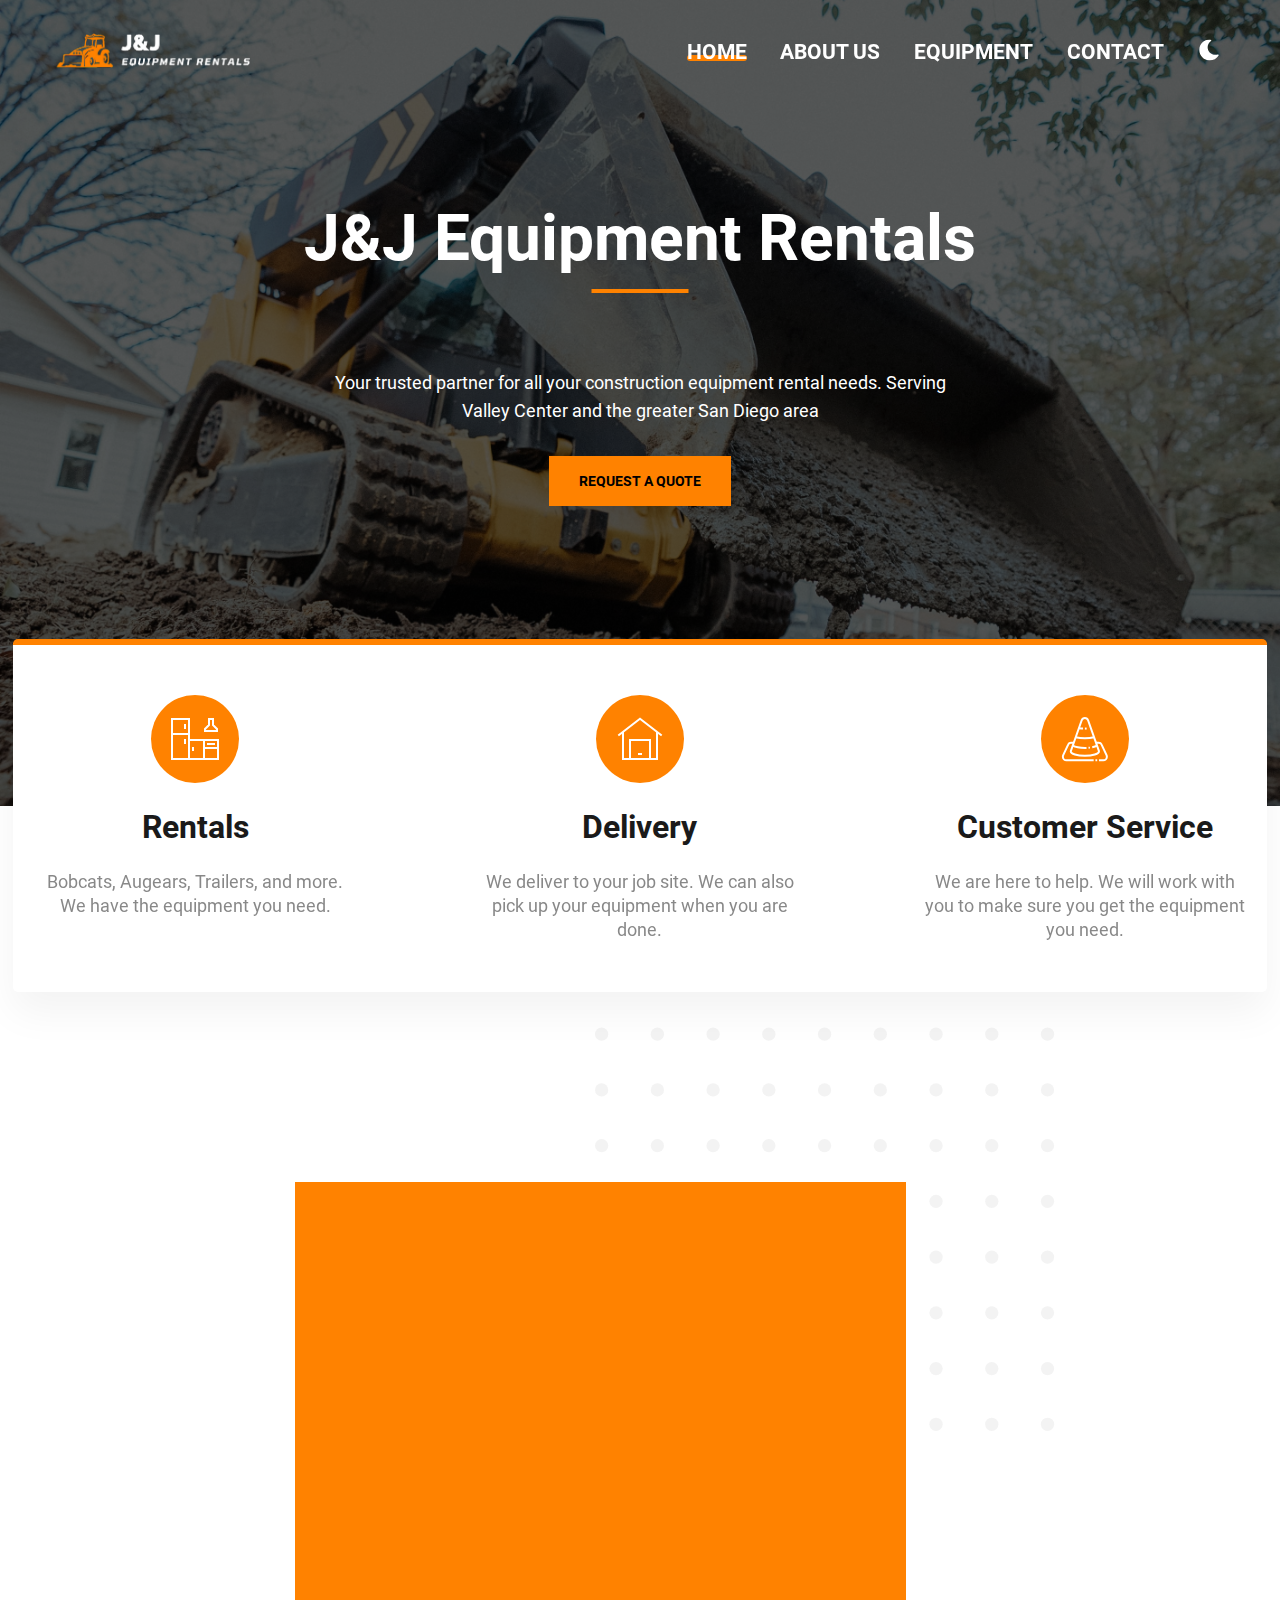
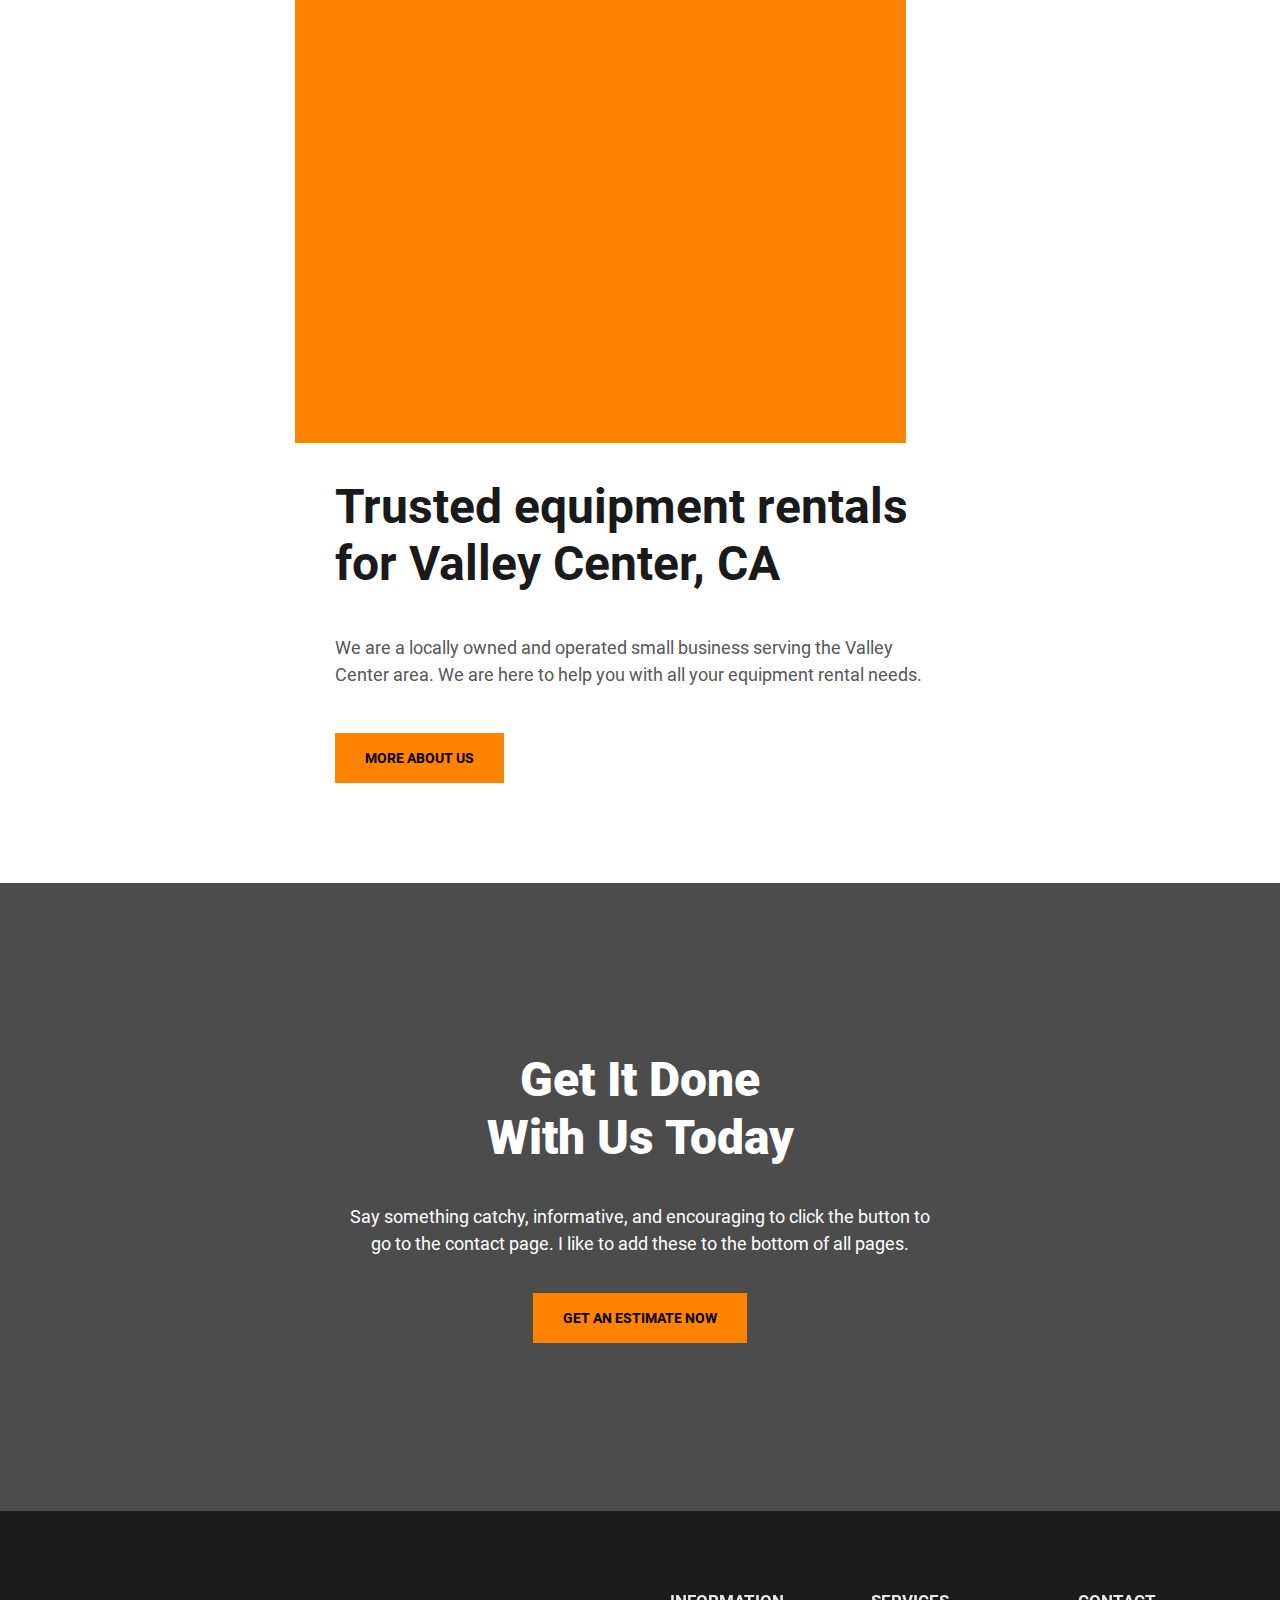
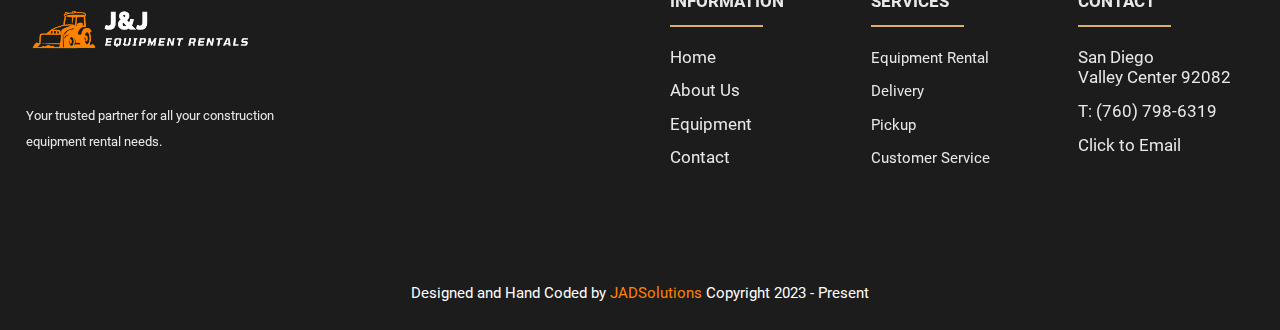
==== index.html @ ecae518b "initial" ====
<!DOCTYPE html>
<html lang="en">
	<head>
		<meta charset="UTF-8" />
		<meta http-equiv="X-UA-Compatible" content="IE=edge" />
		<meta name="viewport" content="width=device-width, initial-scale=1.0" />

		<!--Swap our for actual link-->
		<link rel="canonical" href="https://www.company.com" />

		<meta name="description" content="" />
		<meta name="keywords" content="" />

		<!--Social Media Display-->
		<meta property="og:title" content="" />
		<meta property="og:description" content="" />
		<meta property="og:type" content="website" />
		<meta property="og:url" content="" />
		<meta property="og:image" content="images/social.jpg" />
		<meta property="og:image:secure_url" content="images/social.jpg" />

		<!--Favicons-->
		<!--Use https://realfavicongenerator.net/ to generate and download your favicons-->
		<link rel="apple-touch-icon" sizes="180x180" href="apple-touch-icon.png" />
		<link
			rel="icon"
			type="image/png"
			sizes="32x32"
			href="favicon-32x32.png?v1"
		/>
		<link rel="icon" type="image/png" sizes="16x16" href="favicon-16x16.png" />
		<link rel="manifest" href="site.webmanifest" />
		<meta name="msapplication-TileColor" content="#da532c" />
		<meta name="theme-color" content="#ffffff" />

		<!-- Preload -->
		<link rel="preload" as="image" href="images/landinggate.jpg" />
		<link
			rel="preload"
			as="font"
			type="font/woff2"
			href="fonts/roboto-v29-latin-regular.woff2"
			crossorigin
		/>
		<link
			rel="preload"
			as="font"
			type="font/woff2"
			href="fonts/roboto-v29-latin-700.woff2"
			crossorigin
		/>

		<link rel="stylesheet" href="css/critical.css" />
		<!-- Only above the fold css-->
		<link rel="stylesheet" href="css/root.css" />
		<link rel="stylesheet" href="css/dark.css" />

		<!--Defer loading the whole page css-->
		<link
			rel="stylesheet"
			href="css/local.css"
			media="print"
			onload="this.media='all'; this.onload=null;"
		/>

		<!--If the user has javascript disbaled, load this stylesheet-->
		<noscript>
			<link rel="stylesheet" href="css/local.css" />
		</noscript>

		<title>J&J Equipment Rentals | Perimeter Security | San Diego, CA</title>
	</head>
	<body>
		<!--Screen reader skip main nav-->
		<a class="skip" aria-label="skip to main content" href="#main"
			>Click To Skip To Main Content</a
		>

		<!-- ============================================ -->
		<!--                 Navigation                   -->
		<!-- ============================================ -->

		<div id="navigation">
			<div aria-hidden="true" class="background-color-div">
				<!--This div is used to overcome a z-index issue where the open
                #navbar-menu is on top of the #navigation. This bar places itself 
                the #navbar-menu so that menu appears behind the #navigation
            -->
			</div>
			<div class="container">
				<!--Logo - Get SVGs if you can.  I use fiverr to get png's turned into SVGs. Highly recommend it, worth the $20 - get a light and dark version-->
				<a class="logo" aria-label="click to go to home page" href="index.html">
					<!--Light Colored Logo, remove .dark image tag and the .light class if you don't have a dark and light version -->
					<img
						class="light"
						aria-hidden="true"
						src="images/logo-light.svg"
						decoding="async"
						alt="logo"
						width="221"
						height="66"
					/>

					<!--Dark Colored Logo-->
					<img
						class="dark"
						aria-hidden="true"
						src="images/logo-blue.svg"
						decoding="async"
						loading="lazy"
						alt="logo"
						width="221"
						height="66"
					/>
				</a>

				<!--Main Nav-->
				<nav id="navbar-menu">
					<ul>
						<li><a class="active" href="index.html">Home</a></li>
						<li><a href="about.html">About Us</a></li>
						<li><a href="equipment.html">Equipment</a></li>
						<!-- <li><a href="reviews.html">Reviews</a></li> -->
						<li><a href="contact.html">Contact</a></li>
					</ul>
				</nav>

				<!--Dark Mode toggle-->
				<button id="dark-mode-toggle">
					<!--Moon is an inline SVG so you can edit the color if needed-->
					<svg
						class="moon"
						xmlns="http://www.w3.org/2000/svg"
						viewBox="0 0 480 480"
						style="enable-background: new 0 0 480 480"
						xml:space="preserve"
					>
						<path
							d="M459.782 347.328c-4.288-5.28-11.488-7.232-17.824-4.96-17.76 6.368-37.024 9.632-57.312 9.632-97.056 0-176-78.976-176-176 0-58.4 28.832-112.768 77.12-145.472 5.472-3.712 8.096-10.4 6.624-16.832S285.638 2.4 279.078 1.44C271.59.352 264.134 0 256.646 0c-132.352 0-240 107.648-240 240s107.648 240 240 240c84 0 160.416-42.688 204.352-114.176 3.552-5.792 3.04-13.184-1.216-18.496z"
						/>
					</svg>
					<img
						class="sun"
						aria-hidden="true"
						src="images/sun.svg"
						decoding="async"
						alt="moon"
						width="15"
						height="15"
					/>
				</button>

				<!--Mobile Nav toggle-->
				<button class="hamburger-menu">
					<span aria-hidden="true"></span>
				</button>
			</div>
		</div>

		<main id="main">
			<!-- ============================================ -->
			<!--                    LANDING                   -->
			<!-- ============================================ -->

			<section id="hero">
				<div class="hero-content">
					<div class="heroText">
						<h1 id="home-h">J&J Equipment Rentals</h1>
						<p>
							Your trusted partner for all your construction equipment rental
							needs. Serving Valley Center and the greater San Diego area
						</p>
						<a
							class="button-solid"
							href="contact.html"
							target="_blank"
							rel="noopener"
						>
							Request a Quote
						</a>
					</div>
				</div>
				<picture>
					<source media="(max-width: 600px)" srcset="images/landinggate.jpg" />
					<source media="(min-width: 601px)" srcset="images/landinggate.jpg" />
					<img
						aria-hidden="true"
						decoding="async"
						src="images/landinggate.jpg"
						alt="new home"
						width="275"
						height="132"
					/>
				</picture>
			</section>

			<!-- ============================================ -->
			<!--                  Services                    -->
			<!-- ============================================ -->

			<section id="services" class="services">
				<!-- Get Icons From flaticon.com -->
				<div class="card">
					<picture>
						<img
							aria-hidden="true"
							decoding="async"
							src="images/service1.svg"
							alt="appliance"
							width="48"
							height="48"
						/>
					</picture>
					<h2>Rentals</h2>
					<p>
						Bobcats, Augears, Trailers, and more. We have the equipment you
						need.
					</p>
				</div>
				<div class="card">
					<picture>
						<img
							aria-hidden="true"
							decoding="async"
							src="images/service2.svg"
							alt="appliance"
							width="48"
							height="48"
						/>
					</picture>
					<h2>Delivery</h2>
					<p>
						We deliver to your job site. We can also pick up your equipment when
						you are done.
					</p>
				</div>
				<div class="card">
					<picture>
						<img
							aria-hidden="true"
							decoding="async"
							src="images/service3.svg"
							alt="appliance"
							width="48"
							height="48"
						/>
					</picture>
					<h2>Customer Service</h2>
					<p>
						We are here to help. We will work with you to make sure you get the
						equipment you need.
					</p>
				</div>
			</section>

			<!-- ============================================ -->
			<!--                   About                      -->
			<!-- ============================================ -->

			<section id="sidebyside" class="sidebyside">
				<div class="container">
					<div class="content">
						<h2 class="title">
							Trusted equipment rentals for Valley Center, CA
						</h2>
						<p>
							We are a locally owned and operated small business serving the
							Valley Center area. We are here to help you with all your
							equipment rental needs.
						</p>
						<!-- <p>
							<strong>A list if you need it:</strong>
						</p>
						<ul>
							<li>
								<img
									aria-hidden="true"
									loading="lazy"
									decoding="async"
									src="images/check.svg"
									alt="check mark"
									width="20"
									height="20"
								/>
								<span
									>List item about something, this one is going to two lines so
									you can see what it looks like</span
								>
							</li>
							<li>
								<img
									aria-hidden="true"
									loading="lazy"
									decoding="async"
									src="images/check.svg"
									alt="check mark"
									width="20"
									height="20"
								/>
								<span>List item about something</span>
							</li>
							<li>
								<img
									aria-hidden="true"
									loading="lazy"
									decoding="async"
									src="images/check.svg"
									alt="check mark"
									width="20"
									height="20"
								/>
								<span>List item about something</span>
							</li>
							<li>
								<img
									aria-hidden="true"
									loading="lazy"
									decoding="async"
									src="images/check.svg"
									alt="check mark"
									width="20"
									height="20"
								/>
								<span>List item about something</span>
							</li>
							<li>
								<img
									aria-hidden="true"
									loading="lazy"
									decoding="async"
									src="images/check.svg"
									alt="check mark"
									width="20"
									height="20"
								/>
								<span>List item about something</span>
							</li>
						</ul> -->
						<!-- <p>
							Lorem ipsum dolor sit amet consectetur adipisicing elit.
							Accusantium saepe laborum nam consequuntur porro inventore odio?
							Quod autem alias ratione cum reiciendis qui quaerat, sequi
							voluptatum voluptatibus, iusto itaque sed ullam. Quis, maiores
							corrupti. Rerum quo laudantium vero magnam tempora!
						</p> -->
						<a class="button-solid" href="about.html">More About Us</a>
					</div>
					<picture class="image-box">
						<source
							media="(max-width: 600px)"
							srcset="images/cabinets2-m.jpg"
						/>
						<source media="(min-width: 601px)" srcset="images/cabinets2.jpg" />
						<img
							aria-hidden="true"
							loading="lazy"
							decoding="async"
							src="images/cabinets2.jpg"
							alt="cabinets"
							width="400"
							height="662"
						/>
					</picture>
				</div>
			</section>

			<!-- ============================================ -->
			<!--          Extra Content For Ranking           -->
			<!-- ============================================ -->

			<!-- <section id="sidebyside-reverse">
				<div class="container">
					<div class="content">
						<h2 class="title">
							Extra content, maybe talk about a main service
						</h2>
						<p>
							Lorem ipsum dolor sit amet consectetur adipisicing elit. Quibusdam
							debitis dolor consectetur dolorem inventore modi tenetur ex odit,
							amet beatae ad, doloribus tempora quae ab nulla minus temporibus
							at veritatis!
						</p>
						<p>
							<strong>A list if you need it:</strong>
						</p>
						<ul>
							<li>
								<img
									aria-hidden="true"
									loading="lazy"
									decoding="async"
									src="images/check.svg"
									alt="check mark"
									width="20"
									height="20"
								/>
								<span>List item about something</span>
							</li>
							<li>
								<img
									aria-hidden="true"
									loading="lazy"
									decoding="async"
									src="images/check.svg"
									alt="check mark"
									width="20"
									height="20"
								/>
								<span>List item about something</span>
							</li>
							<li>
								<img
									aria-hidden="true"
									loading="lazy"
									decoding="async"
									src="images/check.svg"
									alt="check mark"
									width="20"
									height="20"
								/>
								<span>List item about something</span>
							</li>
							<li>
								<img
									aria-hidden="true"
									loading="lazy"
									decoding="async"
									src="images/check.svg"
									alt="check mark"
									width="20"
									height="20"
								/>
								<span>List item about something</span>
							</li>
							<li>
								<img
									aria-hidden="true"
									loading="lazy"
									decoding="async"
									src="images/check.svg"
									alt="check mark"
									width="20"
									height="20"
								/>
								<span>List item about something</span>
							</li>
						</ul>
						<p>
							Lorem ipsum dolor sit amet consectetur adipisicing elit.
							Accusantium saepe laborum nam consequuntur porro inventore odio?
							Quod autem alias ratione cum reiciendis qui quaerat, sequi
							voluptatum voluptatibus, iusto itaque sed ullam. Quis, maiores
							corrupti. Rerum quo laudantium vero magnam tempora!
						</p>
						<a class="button-solid" href="contact.html">Get Free Quote</a>
					</div>
					<picture class="image-box">
						<source
							media="(max-width: 600px)"
							srcset="images/worker-shoveling.jpg"
						/>
						<source
							media="(min-width: 601px)"
							srcset="images/worker-shoveling.jpg"
						/>
						<img
							aria-hidden="true"
							loading="lazy"
							decoding="async"
							src="images/worker-shoveling.jpg"
							alt="cabinets"
							width="400"
							height="662"
						/>
					</picture>
				</div>
			</section> -->

			<!-- ============================================ -->
			<!--             Final Call to Action             -->
			<!-- ============================================ -->

			<section id="cta">
				<div class="container">
					<h2 class="title">
						Get It Done <br />
						With Us Today
					</h2>
					<p>
						Say something catchy, informative, and encouraging to click the
						button to go to the contact page. I like to add these to the bottom
						of all pages.
					</p>
					<a href="contact.html" class="button-solid">Get an Estimate Now</a>
				</div>
				<picture>
					<source media="(max-width: 600px)" srcset="images/cabinets2-m.webp" />
					<source media="(min-width: 601px)" srcset="images/cabinets2.jpg" />
					<img
						aria-hidden="true"
						loading="lazy"
						decoding="async"
						src="images/cabinets2.jpg"
						alt="kitchen cabinets"
						width="1920"
						height="1280"
					/>
				</picture>
			</section>
		</main>

		<!-- ============================================ -->
		<!--                     FOOTER                   -->
		<!-- ============================================ -->

		<footer id="footer">
			<div class="container">
				<div class="left-section">
					<a class="logo" href="index.html"
						><img
							loading="lazy"
							decoding="async"
							src="images/logo-light.svg"
							alt="logo"
							width="264"
							height="78"
					/></a>
					<p>
						Your trusted partner for all your construction equipment rental
						needs.
					</p>
				</div>
				<div class="right-section">
					<div class="lists">
						<ul>
							<li><h2>Information</h2></li>
							<li><a href="index.html">Home</a></li>
							<li><a href="about.html">About Us</a></li>
							<li><a href="equipment.html">Equipment</a></li>
							<!-- <li><a href="testimonials.html">Reviews</a></li> -->
							<li><a href="contact.html">Contact</a></li>
						</ul>
						<ul>
							<li><h2>Services</h2></li>
							<li>Equipment Rental</li>
							<li>Delivery</li>
							<li>Pickup</li>
							<li>Customer Service</li>
						</ul>
						<ul>
							<li><h2>Contact</h2></li>
							<li>
								<a href="contact.html">San Diego<br />Valley Center 92082</a>
							</li>
							<li><a href="tel:760-798-6319">T: (760) 798-6319</a></li>
							<li>
								<a href="mailto:jared.dahlke@protonmail.com">Click to Email</a>
							</li>
						</ul>
					</div>
				</div>
			</div>

			<div class="credit">
				<span>Designed and Hand Coded by</span>
				<a
					href="mailto:jared.dahlke@protonmail.com"
					target="_blank"
					rel="noopener"
					>JADSolutions</a
				>
				<span class="copyright"> Copyright 2023 - Present</span>
			</div>
		</footer>

		<script defer src="nav.js"></script>
		<script defer src="dark.js"></script>
		<!--
        This script adds a class to the body after scrolling 100px
        and we used these body.scroll styles to create some on scroll 
        animations with the navbar
    -->
		<script defer>
			document.addEventListener('scroll', (e) => {
				const scroll = document.documentElement.scrollTop
				if (scroll >= 100) {
					document.querySelector('body').classList.add('scroll')
				} else {
					document.querySelector('body').classList.remove('scroll')
				}
			})
		</script>
	</body>
</html>
---- css/critical.css ----
/*-- -------------------------- -->
<---          Landing           -->
<--- -------------------------- -*/
/* Mobile */
@media only screen and (min-width: 0em) {
	#hero {
		font-size: inherit;
		padding-bottom: 16.875em;
		padding-top: 9.375em;
		position: relative;
		z-index: 1;
	}
	#hero:before {
		content: '';
		position: absolute;
		display: block;
		height: 100%;
		width: 100%;
		background: #000;
		opacity: 0.65;
		top: 0;
		left: 0;
		z-index: -10;
	}
	#hero picture {
		position: absolute;
		top: 0;
		left: 0;
		height: 100%;
		width: 100%;
		z-index: -11;
	}
	#hero picture img {
		position: absolute;
		top: 0;
		left: 0;
		height: 100%;
		width: 100%;
		-o-object-fit: cover;
		object-fit: cover;
	}
	#hero .hero-content {
		width: 96%;
		max-width: 71.5em;
		margin: auto;
		position: relative;
		z-index: 10;
		text-align: center;
	}
	#hero .hero-content {
		padding: 0;
	}
	#hero .heroText {
		width: 100%;
		margin: auto;
		max-width: 56.875em;
	}
	#hero h1 {
		font-weight: bold;
		font-size: min(12vw, 4em);
		color: #fff;
		text-align: center;
		line-height: 1.203125;
		margin: auto;
		width: 100%;
		max-width: 14.125em;
		margin-bottom: 1.4375em;
		position: relative;
	}
	#hero h1:before {
		content: '';
		position: absolute;
		display: block;
		height: 0.0625em;
		width: 1.515625em;
		background: var(--primary);
		opacity: 1;
		bottom: -0.25em;
		left: 50%;
		-webkit-transform: translateX(-50%);
		transform: translateX(-50%);
	}
	#hero p {
		line-height: 1.55em;
		margin: auto;
		margin-bottom: 1.72222222em;
		color: #fff;
		width: 100%;
		text-align: center;
		max-width: 34.27777778em;
		opacity: 1;
	}
	#hero .button-solid {
		margin: auto;
		display: inline-block;
		width: auto;
	}
}
/* Tablet */
@media only screen and (min-width: 48em) {
	#hero {
		padding: 12.5em 0 18.75em 0;
		z-index: 1;
		overflow: hidden;
	}
	#hero .hero-content {
		display: -webkit-box;
		display: -ms-flexbox;
		display: flex;
		-webkit-box-pack: justify;
		-ms-flex-pack: justify;
		justify-content: space-between;
		position: relative;
	}
}
/* Small Desktop */
@media only screen and (min-width: 1300px) {
	#hero {
		padding-top: 17.0625em;
		padding-bottom: 19.1875em;
		background: url('../images/landinggate.jpg');
		background-size: cover;
		background-position: center;
		background-repeat: no-repeat;
		background-attachment: fixed;
	}
	#hero picture {
		display: none;
	}
}
/*-- -------------------------- -->
<---          Services          -->
<--- -------------------------- -*/
/* Mobile */
@media only screen and (min-width: 0em) {
	.services {
		border-radius: 0.3125em;
		margin: auto;
		margin-top: -10.4375em;
		position: relative;
		z-index: 100;
		background: #fff;
		width: 90%;
		max-width: 82.5em;
		padding: 3.125em 1.25em;
		border-top: 0.375em solid var(--primary);
		-webkit-box-shadow: 0px 20px 40px rgba(0, 0, 0, 0.05);
		box-shadow: 0px 20px 40px rgba(0, 0, 0, 0.05);
		margin-bottom: 3.125em;
	}
	.services .card {
		display: block;
		width: 100%;
		max-width: 22.3125em;
		margin: auto;
		margin-bottom: 3.125em;
	}
	.services .card:last-of-type {
		margin-bottom: 0;
	}
	.services .card picture {
		background: var(--primary);
		width: 5.5em;
		height: 5.5em;
		display: -webkit-box;
		display: -ms-flexbox;
		display: flex;
		-webkit-box-pack: center;
		-ms-flex-pack: center;
		justify-content: center;
		-webkit-box-align: center;
		-ms-flex-align: center;
		align-items: center;
		margin: auto;
		margin-bottom: 1.4375em;
		border-radius: 50%;
	}
	.services .card picture img {
		width: 3em;
		height: 3em;
	}
	.services .card h2 {
		text-align: center;
		font-size: 2em;
		line-height: 1.35em;
		font-weight: 700;
		color: #1a1a1a;
		margin-bottom: 0.65em;
	}
	.services .card p {
		text-align: center;
		line-height: 1.33333333em;
		width: 100%;
		opacity: 0.7;
	}
}
/* Inbetween */
@media only screen and (min-width: 768px) {
	.services {
		font-size: min(1.8vw, 1em);
		display: -webkit-box;
		display: -ms-flexbox;
		display: flex;
		-webkit-box-pack: justify;
		-ms-flex-pack: justify;
		justify-content: space-between;
		-webkit-box-align: start;
		-ms-flex-align: start;
		align-items: flex-start;
		width: 98%;
	}
	.services .card {
		margin: 0;
		max-width: 20.3125em;
	}
}
/* Large Desktop */
@media only screen and (min-width: 1300px) {
	.services {
		padding: 3.125em 5em;
	}
	.services .card {
		max-width: 22.3125em;
	}
}
/* Dark mode */
@media only screen and (min-width: 0em) {
	body.dark-mode #services {
		background: var(--medium);
	}
	body.dark-mode #services picture {
		background: var(--primaryDark);
	}
	body.dark-mode #services h2 {
		color: #fff;
		font-weight: bold;
	}
}
---- css/root.css ----
/*-- -------------------------- -->
<---        Core Styles         -->
<--- -------------------------- -*/
/* Mobile */
@media only screen and (min-width: 0em) {
	:root {
		--primary: #ff8200;
		--primaryShade: #ffd675;
		--primaryDark: #805d0d;
		--bodyText: #1a1a1a;
	}
	/* roboto-regular - latin */
	@font-face {
		font-family: 'Roboto';
		font-style: normal;
		font-weight: 400;
		src: local(''),
			url('../fonts/roboto-v29-latin-regular.woff2') format('woff2'),
			/* Chrome 26+, Opera 23+, Firefox 39+ */
				url('../fonts/roboto-v29-latin-regular.woff') format('woff');

		/* Chrome 6+, Firefox 3.6+, IE 9+, Safari 5.1+ */
	}
	/* roboto-700 - latin */
	@font-face {
		font-family: 'Roboto';
		font-style: normal;
		font-weight: 700;
		src: local(''), url('../fonts/roboto-v29-latin-700.woff2') format('woff2'),
			/* Chrome 26+, Opera 23+, Firefox 39+ */
				url('../fonts/roboto-v29-latin-700.woff') format('woff');

		/* Chrome 6+, Firefox 3.6+, IE 9+, Safari 5.1+ */
	}
	/* roboto-900 - latin */
	@font-face {
		font-family: 'Roboto';
		font-style: normal;
		font-weight: 900;
		src: local(''), url('../fonts/roboto-v29-latin-900.woff2') format('woff2'),
			/* Chrome 26+, Opera 23+, Firefox 39+ */
				url('../fonts/roboto-v29-latin-900.woff') format('woff');

		/* Chrome 6+, Firefox 3.6+, IE 9+, Safari 5.1+ */
	}
	body,
	html {
		margin: 0;
		padding: 0;
		font-size: 100%;
		font-family: 'Roboto', Arial, sans-serif;
		color: var(--bodyText);
		overflow-x: hidden;
	}
	*,
	*:before,
	*:after {
		margin: 0;
		padding: 0;
		-webkit-box-sizing: border-box;
		box-sizing: border-box;
	}
	body {
		-webkit-transition: background-color 0.3s;
		transition: background-color 0.3s;
	}
	.container {
		position: relative;
		width: 92%;
		margin: auto;
	}
	h1,
	h2,
	h3,
	h4,
	h5,
	h6 {
		margin: 0;
		color: #1a1a1a;
	}
	p,
	li,
	a {
		font-size: 1.125em;
		line-height: 1.5em;
		margin: 0;
	}
	p,
	li {
		color: #575757;
	}
	a:hover,
	button:hover {
		cursor: pointer;
	}
	.button-solid {
		font-size: 0.875em;
		font-weight: bold;
		text-transform: uppercase;
		text-decoration: none;
		display: inline-block;
		width: auto;
		line-height: 3.57142857em;
		height: 3.57142857em;
		text-align: center;
		padding: 0 2.14285714em;
		position: relative;
		z-index: 1;
		background-color: var(--primary);
		color: #000;
		-webkit-transition: color 0.3s;
		transition: color 0.3s;
		-webkit-transition-delay: 0.1s;
		transition-delay: 0.1s;
	}
	.button-solid:hover {
		color: #fff;
	}
	.button-solid:hover:before {
		width: 100%;
	}
	.button-solid:before {
		content: '';
		position: absolute;
		display: block;
		height: 100%;
		opacity: 1;
		top: 0;
		left: 0;
		z-index: -1;
		background-color: #000;
		width: 0;
		-webkit-transition: width 0.3s;
		transition: width 0.3s;
	}
	.skip {
		position: absolute;
		top: 0;
		left: 0;
		opacity: 0;
		z-index: -1111111;
	}
}
/* Reset Margins */
@media only screen and (min-width: 1024px) {
	body,
	html {
		padding: 0;
		margin: 0;
	}
}
/* Scale full website with the viewport width */
@media only screen and (min-width: 2000px) {
	body,
	html {
		font-size: 0.85vw;
	}
}
/*-- -------------------------- -->
<---         Navigation         -->
<--- -------------------------- -*/
/* Mobile - Top Drop Down */
@media only screen and (max-width: 1023px) {
	#navigation {
		position: fixed;
		top: 0;
		left: 0;
		width: 100%;
		z-index: 10000;
		height: auto;
	}
	#navigation .background-color-div {
		position: absolute;
		top: 0;
		left: 0;
		background-color: #fff;
		width: 100%;
		height: 100%;
		-webkit-box-shadow: rgba(149, 157, 165, 0.2) 0px 8px 24px;
		box-shadow: rgba(149, 157, 165, 0.2) 0px 8px 24px;
	}
	#navigation .container {
		padding: 0.8125em 0;
		width: 96%;
	}
	#navigation .logo {
		display: inline-block;
		height: 1.875em;
		width: auto;
	}
	#navigation .logo img {
		width: auto;
		height: 100%;
	}
	#navigation .logo .light {
		display: none;
	}
	#navigation .logo .dark {
		display: block;
	}
	#navigation .hamburger-menu {
		position: absolute;
		right: 0em;
		border: none;
		height: 3em;
		width: 3em;
		z-index: 100;
		display: block;
		background: transparent;
		padding: 0;
		top: 50%;
		-webkit-transform: translateY(-50%);
		transform: translateY(-50%);
		-webkit-transition: top 0.3s;
		transition: top 0.3s;
	}
	#navigation .hamburger-menu span {
		height: 2px;
		width: 1.875em;
		background-color: #000;
		display: block;
		position: absolute;
		left: 50%;
		-webkit-transform: translateX(-50%);
		transform: translateX(-50%);
		-webkit-transition: background-color 0.3s;
		transition: background-color 0.3s;
	}
	#navigation .hamburger-menu span:before {
		content: '';
		position: absolute;
		display: block;
		height: 2px;
		width: 80%;
		background: #000;
		opacity: 1;
		top: -6px;
		left: 0;
		-webkit-transition: width 0.3s, left 0.3s, top 0.3s, -webkit-transform 0.5s;
		transition: width 0.3s, left 0.3s, top 0.3s, -webkit-transform 0.5s;
		transition: width 0.3s, left 0.3s, top 0.3s, transform 0.5s;
		transition: width 0.3s, left 0.3s, top 0.3s, transform 0.5s,
			-webkit-transform 0.5s;
	}
	#navigation .hamburger-menu span:after {
		content: '';
		position: absolute;
		display: block;
		height: 2px;
		width: 80%;
		background: #000;
		opacity: 1;
		top: 6px;
		left: 0;
		-webkit-transition: width 0.3s, left 0.3s, top 0.3s, -webkit-transform 0.3s;
		transition: width 0.3s, left 0.3s, top 0.3s, -webkit-transform 0.3s;
		transition: width 0.3s, left 0.3s, top 0.3s, transform 0.3s;
		transition: width 0.3s, left 0.3s, top 0.3s, transform 0.3s,
			-webkit-transform 0.3s;
	}
	#navigation .hamburger-menu.clicked span {
		background-color: transparent;
	}
	#navigation .hamburger-menu.clicked span:before {
		width: 100%;
		-webkit-transform: translate(-50%, -50%) rotate(225deg);
		transform: translate(-50%, -50%) rotate(225deg);
		left: 50%;
		top: 50%;
	}
	#navigation .hamburger-menu.clicked span:after {
		width: 100%;
		-webkit-transform: translate(-50%, -50%) rotate(-225deg);
		transform: translate(-50%, -50%) rotate(-225deg);
		left: 50%;
		top: 50%;
	}
	#navigation #navbar-menu {
		position: fixed;
		right: 0;
		padding: 0;
		width: 100%;
		border-radius: 0 0 0.375em 0.375em;
		z-index: -1;
		overflow: hidden;
		-webkit-box-shadow: rgba(149, 157, 165, 0.2) 0px 8px 24px;
		box-shadow: rgba(149, 157, 165, 0.2) 0px 8px 24px;
		background-color: #fff;
		top: 4em;
		padding-top: 0;
		height: 0;
		-webkit-transition: height 0.3s, padding-top 0.3s, top 0.3s;
		transition: height 0.3s, padding-top 0.3s, top 0.3s;
	}
	#navigation #navbar-menu ul {
		padding: 0;
		-webkit-perspective: 700px;
		perspective: 700px;
	}
	#navigation #navbar-menu ul li {
		list-style: none;
		margin-bottom: 1.5em;
		text-align: center;
		-webkit-transform-style: preserve-3d;
		transform-style: preserve-3d;
		opacity: 0;
		-webkit-transform: translateY(-0.4375em) rotateX(90deg);
		transform: translateY(-0.4375em) rotateX(90deg);
		-webkit-transition: opacity 0.5s, -webkit-transform 0.5s;
		transition: opacity 0.5s, -webkit-transform 0.5s;
		transition: opacity 0.5s, transform 0.5s;
		transition: opacity 0.5s, transform 0.5s, -webkit-transform 0.5s;
	}
	#navigation #navbar-menu ul li:nth-of-type(1) {
		-webkit-transition-delay: 0.1s;
		transition-delay: 0.1s;
	}
	#navigation #navbar-menu ul li:nth-of-type(2) {
		-webkit-transition-delay: 0.2s;
		transition-delay: 0.2s;
	}
	#navigation #navbar-menu ul li:nth-of-type(3) {
		-webkit-transition-delay: 0.3s;
		transition-delay: 0.3s;
	}
	#navigation #navbar-menu ul li:nth-of-type(4) {
		-webkit-transition-delay: 0.4s;
		transition-delay: 0.4s;
	}
	#navigation #navbar-menu ul li:nth-of-type(5) {
		-webkit-transition-delay: 0.5s;
		transition-delay: 0.5s;
	}
	#navigation #navbar-menu ul li a {
		text-decoration: none;
		text-transform: uppercase;
		color: #000;
		font-size: 1.1875em;
		text-align: center;
		display: inline-block;
		position: relative;
		font-weight: bold;
	}
	#navigation #navbar-menu ul li a.active:before {
		content: '';
		position: absolute;
		display: block;
		height: 0.42105263em;
		background: var(--primary);
		opacity: 1;
		bottom: 0.26315789em;
		border-radius: 0.21052632em;
		left: -0.31578947em;
		right: -0.31578947em;
		z-index: -1;
	}
	#navigation #navbar-menu.open {
		height: 19.125em;
		padding-top: 1.25em;
		z-index: -100;
	}
	#navigation #navbar-menu.open ul li {
		opacity: 1;
		-webkit-transform: translateY(0) rotateX(0);
		transform: translateY(0) rotateX(0);
	}
}
/* Desktop */
@media only screen and (min-width: 64em) {
	::-webkit-scrollbar-track {
		-webkit-box-shadow: inset 0 0 0.375em rgba(0, 0, 0, 0.3);
		background-color: #fff;
	}
	::-webkit-scrollbar-track-piece {
		background-color: #f0f0f0;
	}
	::-webkit-scrollbar {
		width: 0.75em;
		background-color: #f5f5f5;
	}
	::-webkit-scrollbar-thumb {
		border-radius: 0.625em;
		background: var(--primary);
	}
	body.scroll #navigation .background-color-div {
		height: 100%;
		-webkit-box-shadow: rgba(100, 100, 111, 0.2) 0px 7px 29px 0px;
		box-shadow: rgba(100, 100, 111, 0.2) 0px 7px 29px 0px;
	}
	body.scroll #navigation .logo .light {
		display: none;
	}
	body.scroll #navigation .logo .dark {
		display: block;
	}
	body.scroll #navigation #navbar-menu ul li a {
		color: #1a1a1a;
	}
	body.scroll #dark-mode-toggle svg path {
		fill: #000;
	}
	body.dark-mode #navigation .background-color-div {
		height: 100%;
		-webkit-box-shadow: rgba(100, 100, 111, 0.2) 0px 7px 29px 0px;
		box-shadow: rgba(100, 100, 111, 0.2) 0px 7px 29px 0px;
	}
	#navigation {
		width: 100%;
		height: 6.25em;
		position: fixed;
		top: 0;
		left: 0;
		z-index: 200000;
		padding: 0;
		display: -webkit-box;
		display: -ms-flexbox;
		display: flex;
		-webkit-box-align: center;
		-ms-flex-align: center;
		align-items: center;
	}
	#navigation .background-color-div {
		position: absolute;
		top: 0;
		left: 0;
		width: 100%;
		background-color: #fff;
		height: 0;
		-webkit-transition: height 0.3s;
		transition: height 0.3s;
	}
	#navigation .container {
		max-width: 75em;
		display: -webkit-box;
		display: -ms-flexbox;
		display: flex;
		-webkit-box-pack: end;
		-ms-flex-pack: end;
		justify-content: flex-end;
		-webkit-box-align: center;
		-ms-flex-align: center;
		align-items: center;
	}
	#navigation .logo {
		margin-right: auto;
		height: 3.75em;
		width: auto;
	}
	#navigation .logo img {
		width: auto;
		height: 100%;
	}
	#navigation #navbar-menu ul {
		padding: 0;
		display: -webkit-box;
		display: -ms-flexbox;
		display: flex;
		-webkit-box-pack: end;
		-ms-flex-pack: end;
		justify-content: flex-end;
		-webkit-box-align: center;
		-ms-flex-align: center;
		align-items: center;
	}
	#navigation #navbar-menu ul li {
		list-style: none;
		margin-left: 1.875em;
		padding-top: 0.1875em;
	}
	#navigation #navbar-menu ul li a {
		text-decoration: none;
		font-weight: bold;
		font-size: 1.1875em;
		text-transform: uppercase;
		position: relative;
		z-index: 1;
		color: #fff;
		-webkit-transition: color 0.3s;
		transition: color 0.3s;
	}
	#navigation #navbar-menu ul li a:before {
		content: '';
		position: absolute;
		display: block;
		height: 0.31578947em;
		border-radius: 0.15789474em;
		background: var(--primary);
		opacity: 1;
		bottom: 0.10526316em;
		z-index: -1;
		left: 0;
		width: 0%;
		-webkit-transition: width 0.3s;
		transition: width 0.3s;
	}
	#navigation #navbar-menu ul li a:hover:before {
		width: 100%;
	}
	#navigation #navbar-menu ul li a.active:before {
		content: '';
		position: absolute;
		display: block;
		width: 100%;
		height: 0.31578947em;
		background: var(--primary);
		opacity: 1;
		bottom: 0.10526316em;
		border-radius: 0.15789474em;
		left: 0em;
		right: -0.31578947em;
		z-index: -1;
		-webkit-transition: bottom 0.3s;
		transition: bottom 0.3s;
	}
	#navigation .hamburger-menu {
		display: none;
	}
}
/* Dark Mode Mobile */
@media only screen and (max-width: 1023px) {
	body.dark-mode #navigation .background-color-div {
		background-color: var(--dark);
	}
	body.dark-mode #navigation .hamburger-menu.clicked span {
		background-color: var(--dark);
	}
	body.dark-mode #navigation .hamburger-menu span {
		background-color: #fff;
	}
	body.dark-mode #navigation .hamburger-menu span:before,
	body.dark-mode #navigation .hamburger-menu span:after {
		background-color: #fff;
	}
	body.dark-mode #navigation .logo .light {
		display: block;
	}
	body.dark-mode #navigation .logo .dark {
		display: none !important;
	}
	body.dark-mode #navigation #navbar-menu {
		background-color: var(--medium);
	}
	body.dark-mode #navigation #navbar-menu ul li a {
		color: #fff;
	}
	body.dark-mode #navigation #navbar-menu ul li a:before {
		background: var(--accent);
	}
	body.dark-mode #navigation #navbar-menu ul li a.active {
		color: var(--primary);
	}
}
/* Dark Mode Desktop */
@media only screen and (min-width: 1024px) {
	body.dark-mode #navigation .background-color-div {
		background-color: var(--dark);
	}
	body.dark-mode #navigation .logo .light {
		display: block;
	}
	body.dark-mode #navigation .logo .dark {
		display: none !important;
	}
	body.dark-mode #navigation #navbar-menu ul li a {
		color: #fff;
	}
	body.dark-mode #navigation #navbar-menu ul li a:before {
		background: var(--accent);
	}
	body.dark-mode #navigation #navbar-menu ul li a.active {
		color: var(--primary);
	}
}
/*-- -------------------------- -->
<---   Interior Page Header     -->
<--- -------------------------- -*/
/* Mobile */
@media only screen and (min-width: 0em) {
	#int-hero {
		display: -webkit-box;
		display: -ms-flexbox;
		display: flex;
		-webkit-box-pack: center;
		-ms-flex-pack: center;
		justify-content: center;
		-webkit-box-align: center;
		-ms-flex-align: center;
		align-items: center;
		-webkit-box-orient: vertical;
		-webkit-box-direction: normal;
		-ms-flex-direction: column;
		flex-direction: column;
		position: relative;
		z-index: 1;
		min-height: 30vh;
		padding-top: 3.125em;
	}
	#int-hero:before {
		content: '';
		position: absolute;
		display: block;
		height: 100%;
		width: 100%;
		background: #000;
		opacity: 0.7;
		top: 0;
		left: 0;
		z-index: -1;
	}
	#int-hero picture {
		position: absolute;
		top: 0;
		left: 0;
		height: 100%;
		width: 100%;
		z-index: -2;
	}
	#int-hero picture img {
		position: absolute;
		top: 0;
		left: 0;
		height: 100%;
		width: 100%;
		-o-object-fit: cover;
		object-fit: cover;
	}
	#int-hero h1 {
		color: #fff;
		font-size: 2.13333333em;
		text-align: center;
		margin: 0 auto;
		position: relative;
		width: 96%;
		max-width: 7.8125em;
		margin-top: 1.09375em;
		margin-bottom: 0.46875em;
	}
	#int-hero p {
		color: #fff;
		text-align: center;
		max-width: 22.22222222em;
		margin: auto;
		margin-bottom: 1.66666667em;
		display: block;
		width: 96%;
	}
}
/* Tablet */
@media only screen and (min-width: 48em) {
	#int-hero {
		font-size: 16px;
	}
	#int-hero h1 {
		font-size: 4em;
	}
}
/* Small Desktop */
@media only screen and (min-width: 64em) {
	#int-hero {
		min-height: 18.75em;
		height: auto;
		padding-top: 11.25em;
		-webkit-padding-after: 6.25em;
		padding-block-end: 6.25em;
		background-attachment: fixed;
		font-size: inherit;
	}
}
/*-- -------------------------- -->
<---           Footer           -->
<--- -------------------------- -*/
/* Mobile */
@media only screen and (min-width: 0em) {
	#footer {
		background: #1c1c1c;
		padding: 5.25em 0 1.25em;
		font-size: min(4vw, 1.2em);
	}
	#footer .left-section {
		margin: auto;
		margin-bottom: 3.125em;
		text-align: center;
	}
	#footer .left-section .logo {
		display: inline-block;
		margin: auto;
		width: auto;
		height: 3.125em;
		margin-bottom: 1.875em;
		text-align: center;
	}
	#footer .left-section .logo img {
		width: auto;
		height: 100%;
		display: block;
	}
	#footer .left-section p {
		font-size: 0.875em;
		line-height: 1.92857143;
		color: #fff;
		opacity: 0.9;
		text-align: center;
		width: 100%;
		width: 21.92857143em;
		margin: auto;
	}
	#footer .right-section {
		width: 96%;
		max-width: 25.4375em;
		margin: auto;
	}
	#footer .right-section .lists {
		display: -webkit-box;
		display: -ms-flexbox;
		display: flex;
		-webkit-box-pack: justify;
		-ms-flex-pack: justify;
		justify-content: space-between;
		-ms-flex-wrap: wrap;
		flex-wrap: wrap;
		width: 96%;
		max-width: 19.1875em;
		margin: auto;
	}
	#footer .right-section .lists ul {
		padding: 0;
		margin-bottom: 0;
		margin-top: 0;
	}
	#footer .right-section .lists ul:nth-of-type(3) {
		margin-top: 3.125em;
	}
	#footer .right-section .lists ul:nth-of-type(3) li {
		display: -webkit-box;
		display: -ms-flexbox;
		display: flex;
		-webkit-box-pack: start;
		-ms-flex-pack: start;
		justify-content: flex-start;
		-webkit-box-align: center;
		-ms-flex-align: center;
		align-items: center;
		margin-bottom: 0.88888889em;
	}
	#footer .right-section .lists ul:nth-of-type(3) li:last-of-type {
		margin-bottom: 0;
	}
	#footer .right-section .lists ul li {
		list-style: none;
		margin-bottom: 0.66666667em;
		color: #fff;
		font-size: 1em;
		opacity: 0.9;
	}
	#footer .right-section .lists ul li a {
		text-decoration: none;
		color: #fff;
		line-height: 1.16666667;
		-webkit-transition: color 0.3s;
		transition: color 0.3s;
	}
	#footer .right-section .lists ul li a:hover {
		color: var(--primary);
	}
	#footer .right-section .lists ul h2 {
		color: #fff;
		font-size: 1.125em;
		line-height: 1.16666667;
		margin-bottom: 2.05555556em;
		text-transform: uppercase;
		font-weight: bold;
		position: relative;
	}
	#footer .right-section .lists ul h2:before {
		content: '';
		position: absolute;
		display: block;
		height: 0.11111111em;
		width: 5.38888889em;
		background: #eebe76;
		opacity: 1;
		bottom: -0.88888889em;
		left: 0;
	}
	#footer .right-section .buttons {
		display: -webkit-box;
		display: -ms-flexbox;
		display: flex;
		-webkit-box-pack: center;
		-ms-flex-pack: center;
		justify-content: center;
	}
	#footer .right-section .button-solid {
		margin: 0;
		height: 2.94444444em;
		padding-top: 0.16666667em;
		width: 13.88888889em;
	}
	#footer .credit {
		color: #fff;
		width: 96%;
		margin: auto;
		text-align: center;
		margin-top: 6.25em;
		line-height: 2.25em;
		font-size: 1em;
	}
	#footer .credit a {
		color: var(--primary);
		text-decoration: none;
		font-size: 1em;
	}
	#footer .credit a:hover {
		text-decoration: underline;
	}
	#footer .credit .copyright {
		display: block;
		font-size: 1em;
	}
}
/* Small Desktop */
@media only screen and (min-width: 64em) {
	#footer {
		font-size: min(1.2vw, 1em);
	}
	#footer .container {
		display: -webkit-box;
		display: -ms-flexbox;
		display: flex;
		-webkit-box-orient: horizontal;
		-webkit-box-direction: normal;
		-ms-flex-direction: row;
		flex-direction: row;
		-ms-flex-wrap: nowrap;
		flex-wrap: nowrap;
		-webkit-box-pack: justify;
		-ms-flex-pack: justify;
		justify-content: space-between;
		width: 96%;
		max-width: 82.5em;
		margin: auto;
		padding: 0;
	}
	#footer .left-section {
		width: 25.5625em;
		margin: 0;
		text-align: left;
	}
	#footer .left-section .logo {
		text-align: left;
		margin-left: 0;
		height: 4.375em;
	}
	#footer .left-section p {
		text-align: left;
		margin-left: 0;
	}
	#footer .right-section {
		margin: 0;
		width: 38.0625em;
		max-width: none;
	}
	#footer .right-section .lists {
		width: 96%;
		max-width: 48.0625em;
		margin: 0;
		max-width: initial;
	}
	#footer .right-section .lists ul:nth-of-type(3) {
		margin-top: 0;
	}
	#footer .right-section .lists ul:nth-of-type(3) li:first-of-type {
		margin-bottom: 0;
	}
	#footer .right-section .lists ul li a {
		position: relative;
	}
	#footer .right-section .lists ul li a:before {
		content: '';
		position: absolute;
		display: block;
		height: 0.11111111em;
		width: 0%;
		background: var(--primary);
		opacity: 1;
		bottom: -0.16666667em;
		left: 0;
		-webkit-transition: width 0.3s;
		transition: width 0.3s;
	}
	#footer .right-section .lists ul li a:hover:before {
		width: 100%;
	}
	#footer .right-section .buttons {
		-webkit-box-pack: start;
		-ms-flex-pack: start;
		justify-content: flex-start;
	}
	#footer .credit .copyright {
		display: inline-block;
	}
}
/* Dark Mode */
@media only screen and (min-width: 0em) {
	body.dark-mode #footer {
		background: #061623;
	}
}
---- css/dark.css ----
/*-- -------------------------- -->
<---      Core Dark Styles      -->
<--- -------------------------- -*/
/* Mobile */
@media only screen and (min-width: 0em) {
  :root {
    --dark: #082032;
    --medium: #2C394B;
    --accent: #334756;
  }
  body.dark-mode {
    background-color: var(--dark);
  }
  body.dark-mode p,
  body.dark-mode li,
  body.dark-mode h1,
  body.dark-mode h2,
  body.dark-mode h3,
  body.dark-mode h4,
  body.dark-mode h5,
  body.dark-mode h6 {
    color: #fff;
  }
  body.dark-mode .light {
    display: none;
  }
  body.dark-mode .dark {
    display: block !important;
  }
  .dark {
    display: none;
  }
}
/*-- -------------------------- -->
<---      Dark Mode Toggle      -->
<--- -------------------------- -*/
/* Mobile */
@media only screen and (min-width: 0em) {
  body.dark-mode #dark-mode-toggle .sun {
    transform: translate(-50%, -50%);
    opacity: 1;
  }
  body.dark-mode #dark-mode-toggle .moon {
    transform: translate(-50%, -150%);
    opacity: 0;
  }
  #dark-mode-toggle {
    display: block;
    position: absolute;
    top: 50%;
    transform: translateY(-50%);
    right: 3.75em;
    width: 3em;
    height: 3em;
    background: transparent;
    border: none;
    overflow: hidden;
    padding: 0;
  }
  #dark-mode-toggle img,
  #dark-mode-toggle svg {
    position: absolute;
    top: 50%;
    left: 50%;
    transform: translate(-50%, -50%);
    width: 1.5625em;
    height: 1.5625em;
    pointer-events: none;
  }
  #dark-mode-toggle .moon {
    z-index: 2;
    transition: transform .3s, opacity .3s, fill .3s;
    fill: #000;
  }
  #dark-mode-toggle .sun {
    z-index: 1;
    transform: translate(-50%, 100%);
    opacity: 0;
    transition: transform .3s, opacity .3s;
  }
}
/* Desktop */
@media only screen and (min-width: 64em) {
  #dark-mode-toggle {
    position: relative;
    top: auto;
    right: auto;
    transform: none;
    margin-left: 1.875em;
    margin-bottom: 0em;
  }
  #dark-mode-toggle .moon {
    fill: #fff;
  }
}
---- css/local.css ----
/*-- -------------------------- -->
<---       Side By Side         -->
<--- -------------------------- -*/
/* Mobile */
@media only screen and (min-width: 0em) {
  #sidebyside {
    padding: 50px 0;
  }
  #sidebyside .container {
    display: flex;
    justify-content: center;
    flex-direction: column;
    align-items: center;
  }
  #sidebyside .content {
    order: 2;
    margin: auto;
    margin-top: 4.6875em;
    max-width: 38.1875em;
  }
  #sidebyside .content h2 {
    font-size: 3em;
    margin-bottom: 0.875em;
  }
  #sidebyside .content p {
    margin-bottom: 1.11111111em;
  }
  #sidebyside .content ul {
    padding-left: 1.25em;
    margin-bottom: 1.25em;
  }
  #sidebyside .content ul li {
    list-style: none;
    display: flex;
    justify-content: flex-start;
    align-items: flex-start;
  }
  #sidebyside .content ul li img {
    margin-right: 0.625em;
    margin-top: 0.22222222em;
  }
  #sidebyside .content .button-solid {
    margin-top: 1.78571429em;
  }
  #sidebyside .image-box {
    display: block;
    position: relative;
    margin: auto;
    width: 38.1875em;
    height: 53.8125em;
    font-size: min(1.4vw, 1em);
  }
  #sidebyside .image-box:before {
    content: '';
    position: absolute;
    display: block;
    height: 100%;
    width: 100%;
    background: var(--primary);
    opacity: 1;
    top: 2.5em;
    left: -2.5em;
  }
  #sidebyside .image-box:after {
    content: '';
    position: absolute;
    display: block;
    height: 32.25em;
    width: 28.75em;
    background: url("/images/content-circles.svg");
    background-size: contain;
    background-position: center;
    background-repeat: no-repeat;
    opacity: 1;
    top: -14.125em;
    right: -6.8125em;
    z-index: -1;
  }
  #sidebyside .image-box img {
    position: absolute;
    top: 0;
    left: 0;
    height: 100%;
    width: 100%;
    object-fit: cover;
  }
}
/* Inbetween */
@media only screen and (min-width: 666px) {
  #sidebyside {
    padding: 6.25em 0;
  }
}
/* Small Desktop */
@media only screen and (min-width: 1300px) {
  #sidebyside {
    padding: 9.375em 0;
  }
  #sidebyside .container {
    max-width: 86.9375em;
    flex-direction: row;
    justify-content: space-between;
    align-items: flex-start;
  }
  #sidebyside .content {
    margin: 0;
    width: 60%;
  }
  #sidebyside .image-box {
    margin: 0;
    margin-right: 10.625em;
  }
}
/*-- -------------------------- -->
<---   Side By Side Reverse     -->
<--- -------------------------- -*/
/* Mobile */
@media only screen and (min-width: 0em) {
  #sidebyside-reverse {
    padding: 50px 0;
  }
  #sidebyside-reverse .container {
    display: flex;
    justify-content: center;
    flex-direction: column;
    align-items: center;
  }
  #sidebyside-reverse .content {
    order: 2;
    margin: auto;
    margin-top: 4.6875em;
    max-width: 38.1875em;
  }
  #sidebyside-reverse .content h2 {
    font-size: 3em;
    margin-bottom: 0.875em;
  }
  #sidebyside-reverse .content p {
    margin-bottom: 1.11111111em;
  }
  #sidebyside-reverse .content ul {
    padding-left: 1.25em;
    margin-bottom: 1.25em;
  }
  #sidebyside-reverse .content ul li {
    list-style: none;
    display: flex;
    justify-content: flex-start;
    align-items: flex-start;
  }
  #sidebyside-reverse .content ul li img {
    margin-right: 0.625em;
    margin-top: 0.22222222em;
  }
  #sidebyside-reverse .content .button-solid {
    margin-top: 1.78571429em;
  }
  #sidebyside-reverse .image-box {
    display: block;
    position: relative;
    margin: auto;
    width: 38.1875em;
    height: 53.8125em;
    font-size: min(1.4vw, 1em);
  }
  #sidebyside-reverse .image-box:before {
    content: '';
    position: absolute;
    display: block;
    height: 100%;
    width: 100%;
    background: var(--primary);
    opacity: 1;
    top: 2.5em;
    left: -2.5em;
  }
  #sidebyside-reverse .image-box:after {
    content: '';
    position: absolute;
    display: block;
    height: 32.25em;
    width: 28.75em;
    background: url("/images/content-circles.svg");
    background-size: contain;
    background-position: center;
    background-repeat: no-repeat;
    opacity: 1;
    top: -14.125em;
    right: -6.8125em;
    z-index: -1;
  }
  #sidebyside-reverse .image-box img {
    position: absolute;
    top: 0;
    left: 0;
    height: 100%;
    width: 100%;
    object-fit: cover;
  }
}
/* Inbetween */
@media only screen and (min-width: 666px) {
  #sidebyside-reverse {
    padding: 6.25em 0;
  }
}
/* Small Desktop */
@media only screen and (min-width: 1300px) {
  #sidebyside-reverse {
    padding: 9.375em 0;
  }
  #sidebyside-reverse .container {
    max-width: 86.9375em;
    flex-direction: row;
    justify-content: space-between;
    align-items: flex-start;
  }
  #sidebyside-reverse .content {
    margin: 0;
    width: 60%;
    order: 1;
  }
  #sidebyside-reverse .image-box {
    margin: 0;
    margin-left: 10.625em;
    order: 2;
  }
  #sidebyside-reverse .image-box:before {
    left: auto;
    right: -2.5em;
  }
  #sidebyside-reverse .image-box:after {
    right: auto;
    left: -6.8125em;
  }
}
/*-- -------------------------- -->
<---    Final Call To Action    -->
<--- -------------------------- -*/
/* Mobile */
@media only screen and (min-width: 0em) {
  #cta {
    position: relative;
    padding: 3.125em 0;
  }
  #cta:before {
    content: '';
    position: absolute;
    display: block;
    height: 100%;
    width: 100%;
    background: #000;
    opacity: .7;
    top: 0;
    left: 0;
    z-index: -1;
  }
  #cta .container {
    text-align: center;
  }
  #cta picture {
    position: absolute;
    top: 0;
    left: 0;
    height: 100%;
    width: 100%;
    z-index: -2;
  }
  #cta picture img {
    position: absolute;
    top: 0;
    left: 0;
    height: 100%;
    width: 100%;
    object-fit: cover;
  }
  #cta .title {
    font-weight: 900;
    font-size: min(9vw, 3em);
    line-height: 1.20833333;
    color: #fff;
    position: relative;
    margin-bottom: 0.75em;
    text-align: center;
  }
  #cta p {
    color: #fff;
    text-align: center;
    opacity: 1;
    margin: auto;
    margin-bottom: 2em;
    width: 96%;
    max-width: 33.22222222em;
  }
}
/* Small Desktop */
@media only screen and (min-width: 64em) {
  #cta {
    padding: 10.5em 0;
  }
}
/* Large Desktop */
@media only screen and (min-width: 1300px) {
  #cta {
    position: relative;
    margin-top: 6.25em;
  }
  #cta:before {
    display: none;
  }
  #cta:after {
    content: '';
    position: absolute;
    display: block;
    height: 69.25em;
    width: 125em;
    background: url("../images/cta-squares.svg");
    background-size: contain;
    background-position: center;
    background-repeat: no-repeat;
    opacity: 1;
    bottom: 0;
    left: 50%;
    transform: translateX(-50%);
    z-index: -3;
  }
  #cta .container {
    width: 90.0625%;
    margin: auto;
  }
  #cta picture {
    width: 90.0625%;
    left: 50%;
    transform: translateX(-50%);
  }
  #cta picture:before {
    content: '';
    position: absolute;
    display: block;
    height: 100%;
    width: 100%;
    background: #000;
    opacity: .7;
    top: 0;
    left: 0;
    z-index: 1;
  }
}
/* Dark Mode */
@media only screen and (min-width: 0em) {
  body.dark-mode #cta:after {
    display: none;
  }
}
---- css/local.css ----
/*-- -------------------------- -->
<---       Side By Side         -->
<--- -------------------------- -*/
/* Mobile */
@media only screen and (min-width: 0em) {
  #sidebyside {
    padding: 50px 0;
  }
  #sidebyside .container {
    display: flex;
    justify-content: center;
    flex-direction: column;
    align-items: center;
  }
  #sidebyside .content {
    order: 2;
    margin: auto;
    margin-top: 4.6875em;
    max-width: 38.1875em;
  }
  #sidebyside .content h2 {
    font-size: 3em;
    margin-bottom: 0.875em;
  }
  #sidebyside .content p {
    margin-bottom: 1.11111111em;
  }
  #sidebyside .content ul {
    padding-left: 1.25em;
    margin-bottom: 1.25em;
  }
  #sidebyside .content ul li {
    list-style: none;
    display: flex;
    justify-content: flex-start;
    align-items: flex-start;
  }
  #sidebyside .content ul li img {
    margin-right: 0.625em;
    margin-top: 0.22222222em;
  }
  #sidebyside .content .button-solid {
    margin-top: 1.78571429em;
  }
  #sidebyside .image-box {
    display: block;
    position: relative;
    margin: auto;
    width: 38.1875em;
    height: 53.8125em;
    font-size: min(1.4vw, 1em);
  }
  #sidebyside .image-box:before {
    content: '';
    position: absolute;
    display: block;
    height: 100%;
    width: 100%;
    background: var(--primary);
    opacity: 1;
    top: 2.5em;
    left: -2.5em;
  }
  #sidebyside .image-box:after {
    content: '';
    position: absolute;
    display: block;
    height: 32.25em;
    width: 28.75em;
    background: url("/images/content-circles.svg");
    background-size: contain;
    background-position: center;
    background-repeat: no-repeat;
    opacity: 1;
    top: -14.125em;
    right: -6.8125em;
    z-index: -1;
  }
  #sidebyside .image-box img {
    position: absolute;
    top: 0;
    left: 0;
    height: 100%;
    width: 100%;
    object-fit: cover;
  }
}
/* Inbetween */
@media only screen and (min-width: 666px) {
  #sidebyside {
    padding: 6.25em 0;
  }
}
/* Small Desktop */
@media only screen and (min-width: 1300px) {
  #sidebyside {
    padding: 9.375em 0;
  }
  #sidebyside .container {
    max-width: 86.9375em;
    flex-direction: row;
    justify-content: space-between;
    align-items: flex-start;
  }
  #sidebyside .content {
    margin: 0;
    width: 60%;
  }
  #sidebyside .image-box {
    margin: 0;
    margin-right: 10.625em;
  }
}
/*-- -------------------------- -->
<---   Side By Side Reverse     -->
<--- -------------------------- -*/
/* Mobile */
@media only screen and (min-width: 0em) {
  #sidebyside-reverse {
    padding: 50px 0;
  }
  #sidebyside-reverse .container {
    display: flex;
    justify-content: center;
    flex-direction: column;
    align-items: center;
  }
  #sidebyside-reverse .content {
    order: 2;
    margin: auto;
    margin-top: 4.6875em;
    max-width: 38.1875em;
  }
  #sidebyside-reverse .content h2 {
    font-size: 3em;
    margin-bottom: 0.875em;
  }
  #sidebyside-reverse .content p {
    margin-bottom: 1.11111111em;
  }
  #sidebyside-reverse .content ul {
    padding-left: 1.25em;
    margin-bottom: 1.25em;
  }
  #sidebyside-reverse .content ul li {
    list-style: none;
    display: flex;
    justify-content: flex-start;
    align-items: flex-start;
  }
  #sidebyside-reverse .content ul li img {
    margin-right: 0.625em;
    margin-top: 0.22222222em;
  }
  #sidebyside-reverse .content .button-solid {
    margin-top: 1.78571429em;
  }
  #sidebyside-reverse .image-box {
    display: block;
    position: relative;
    margin: auto;
    width: 38.1875em;
    height: 53.8125em;
    font-size: min(1.4vw, 1em);
  }
  #sidebyside-reverse .image-box:before {
    content: '';
    position: absolute;
    display: block;
    height: 100%;
    width: 100%;
    background: var(--primary);
    opacity: 1;
    top: 2.5em;
    left: -2.5em;
  }
  #sidebyside-reverse .image-box:after {
    content: '';
    position: absolute;
    display: block;
    height: 32.25em;
    width: 28.75em;
    background: url("/images/content-circles.svg");
    background-size: contain;
    background-position: center;
    background-repeat: no-repeat;
    opacity: 1;
    top: -14.125em;
    right: -6.8125em;
    z-index: -1;
  }
  #sidebyside-reverse .image-box img {
    position: absolute;
    top: 0;
    left: 0;
    height: 100%;
    width: 100%;
    object-fit: cover;
  }
}
/* Inbetween */
@media only screen and (min-width: 666px) {
  #sidebyside-reverse {
    padding: 6.25em 0;
  }
}
/* Small Desktop */
@media only screen and (min-width: 1300px) {
  #sidebyside-reverse {
    padding: 9.375em 0;
  }
  #sidebyside-reverse .container {
    max-width: 86.9375em;
    flex-direction: row;
    justify-content: space-between;
    align-items: flex-start;
  }
  #sidebyside-reverse .content {
    margin: 0;
    width: 60%;
    order: 1;
  }
  #sidebyside-reverse .image-box {
    margin: 0;
    margin-left: 10.625em;
    order: 2;
  }
  #sidebyside-reverse .image-box:before {
    left: auto;
    right: -2.5em;
  }
  #sidebyside-reverse .image-box:after {
    right: auto;
    left: -6.8125em;
  }
}
/*-- -------------------------- -->
<---    Final Call To Action    -->
<--- -------------------------- -*/
/* Mobile */
@media only screen and (min-width: 0em) {
  #cta {
    position: relative;
    padding: 3.125em 0;
  }
  #cta:before {
    content: '';
    position: absolute;
    display: block;
    height: 100%;
    width: 100%;
    background: #000;
    opacity: .7;
    top: 0;
    left: 0;
    z-index: -1;
  }
  #cta .container {
    text-align: center;
  }
  #cta picture {
    position: absolute;
    top: 0;
    left: 0;
    height: 100%;
    width: 100%;
    z-index: -2;
  }
  #cta picture img {
    position: absolute;
    top: 0;
    left: 0;
    height: 100%;
    width: 100%;
    object-fit: cover;
  }
  #cta .title {
    font-weight: 900;
    font-size: min(9vw, 3em);
    line-height: 1.20833333;
    color: #fff;
    position: relative;
    margin-bottom: 0.75em;
    text-align: center;
  }
  #cta p {
    color: #fff;
    text-align: center;
    opacity: 1;
    margin: auto;
    margin-bottom: 2em;
    width: 96%;
    max-width: 33.22222222em;
  }
}
/* Small Desktop */
@media only screen and (min-width: 64em) {
  #cta {
    padding: 10.5em 0;
  }
}
/* Large Desktop */
@media only screen and (min-width: 1300px) {
  #cta {
    position: relative;
    margin-top: 6.25em;
  }
  #cta:before {
    display: none;
  }
  #cta:after {
    content: '';
    position: absolute;
    display: block;
    height: 69.25em;
    width: 125em;
    background: url("../images/cta-squares.svg");
    background-size: contain;
    background-position: center;
    background-repeat: no-repeat;
    opacity: 1;
    bottom: 0;
    left: 50%;
    transform: translateX(-50%);
    z-index: -3;
  }
  #cta .container {
    width: 90.0625%;
    margin: auto;
  }
  #cta picture {
    width: 90.0625%;
    left: 50%;
    transform: translateX(-50%);
  }
  #cta picture:before {
    content: '';
    position: absolute;
    display: block;
    height: 100%;
    width: 100%;
    background: #000;
    opacity: .7;
    top: 0;
    left: 0;
    z-index: 1;
  }
}
/* Dark Mode */
@media only screen and (min-width: 0em) {
  body.dark-mode #cta:after {
    display: none;
  }
}
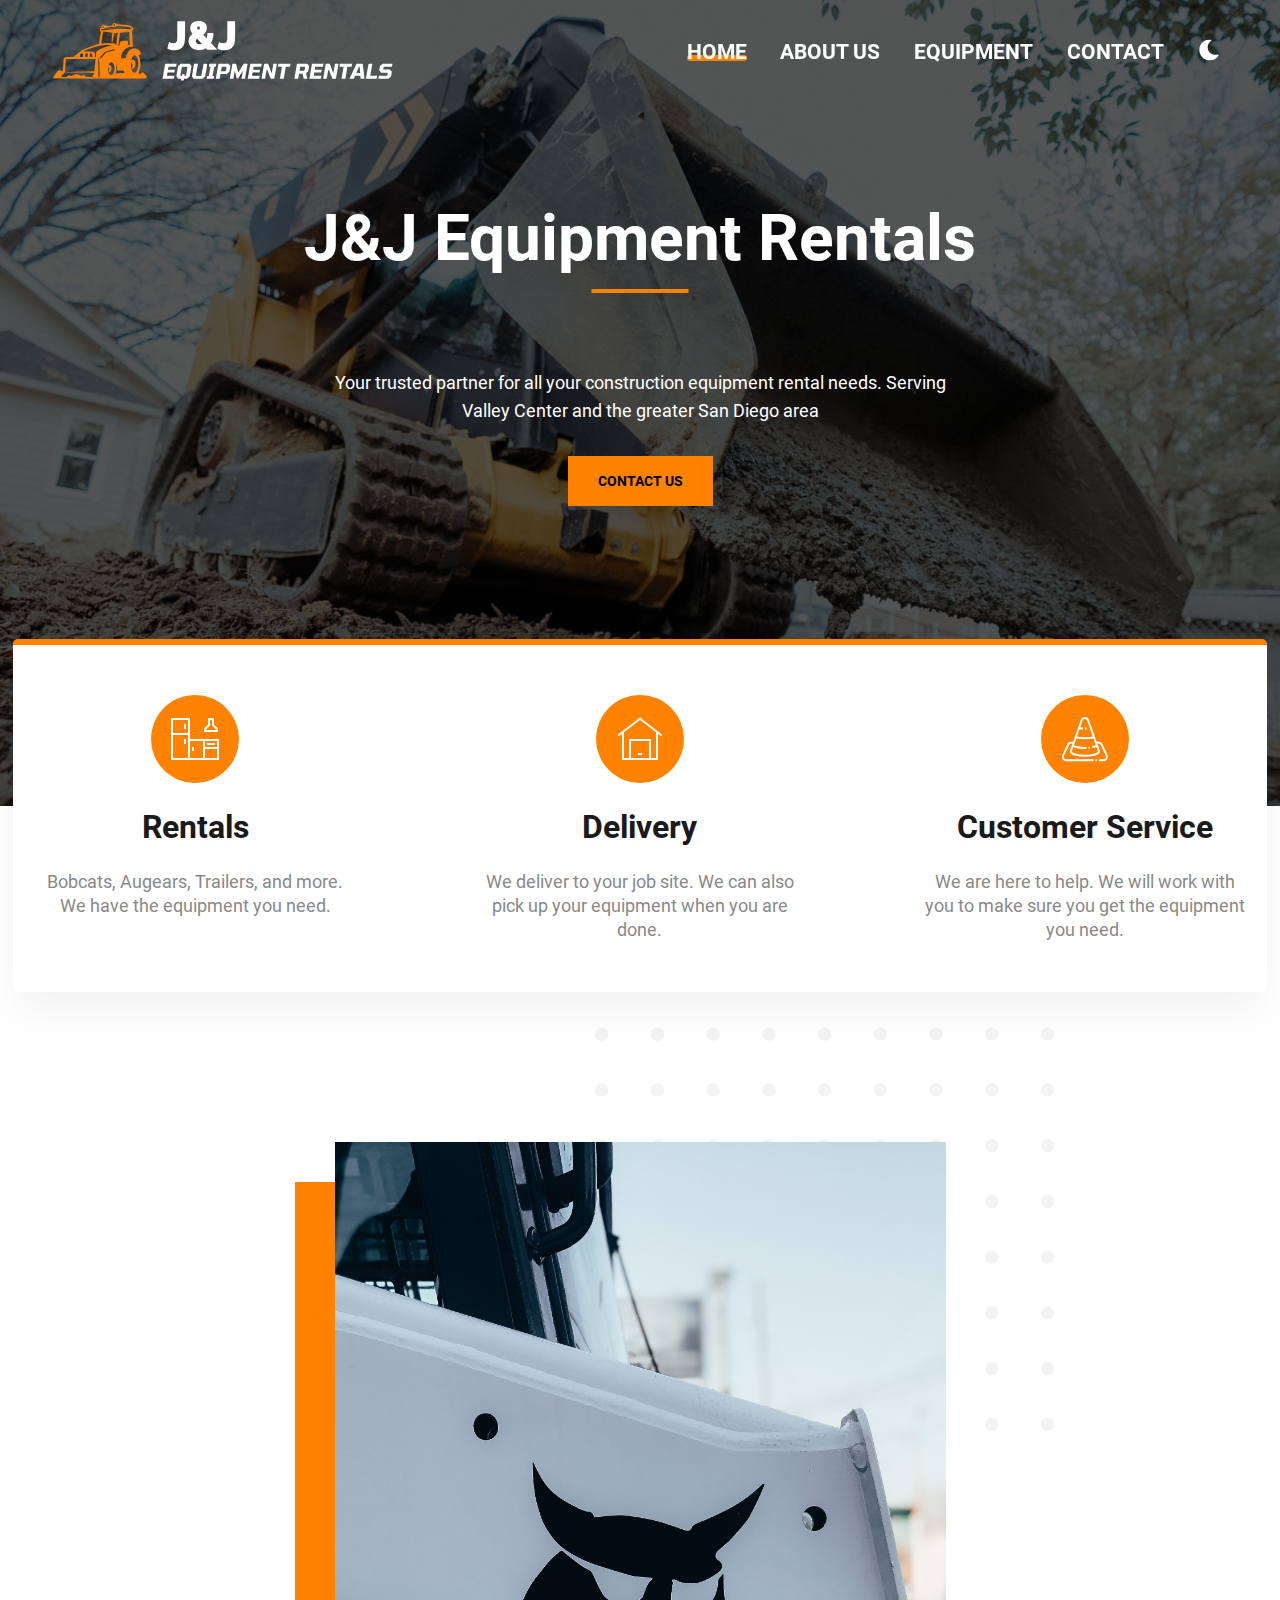
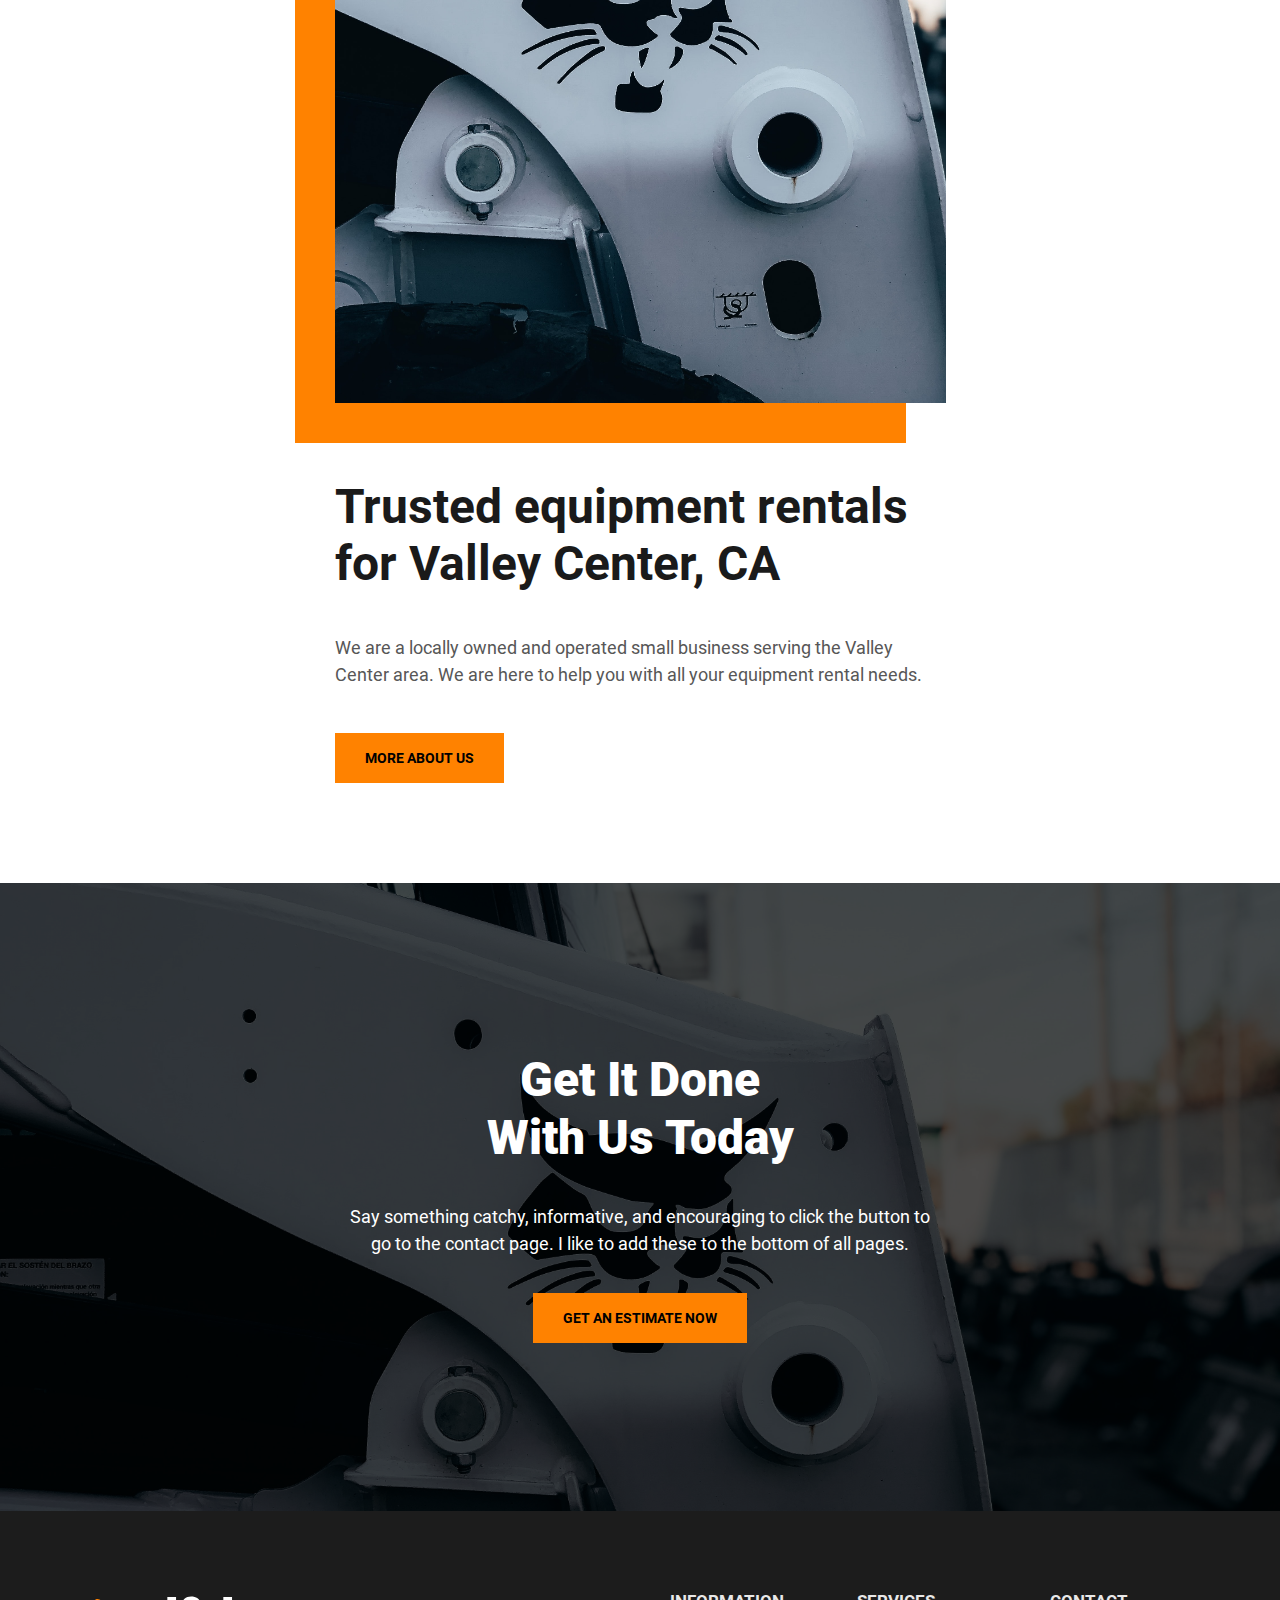
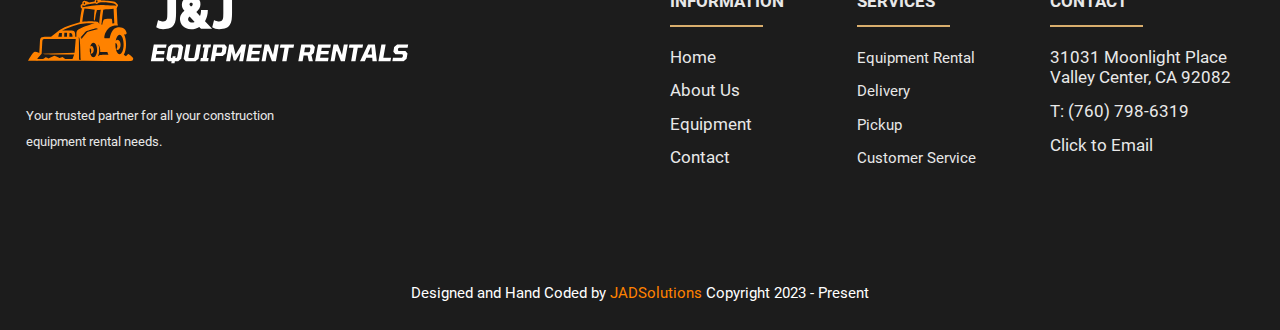
==== commit 3e2e9c3c: "fix styling, change verbiage" ====
--- a/index.html
+++ b/index.html
@@ -176,7 +176,7 @@
 							target="_blank"
 							rel="noopener"
 						>
-							Request a Quote
+							Contact Us
 						</a>
 					</div>
 				</div>
@@ -550,7 +550,9 @@
 						<ul>
 							<li><h2>Contact</h2></li>
 							<li>
-								<a href="contact.html">San Diego<br />Valley Center 92082</a>
+								<a href="contact.html"
+									>31031 Moonlight Place<br />Valley Center, CA 92082</a
+								>
 							</li>
 							<li><a href="tel:760-798-6319">T: (760) 798-6319</a></li>
 							<li>
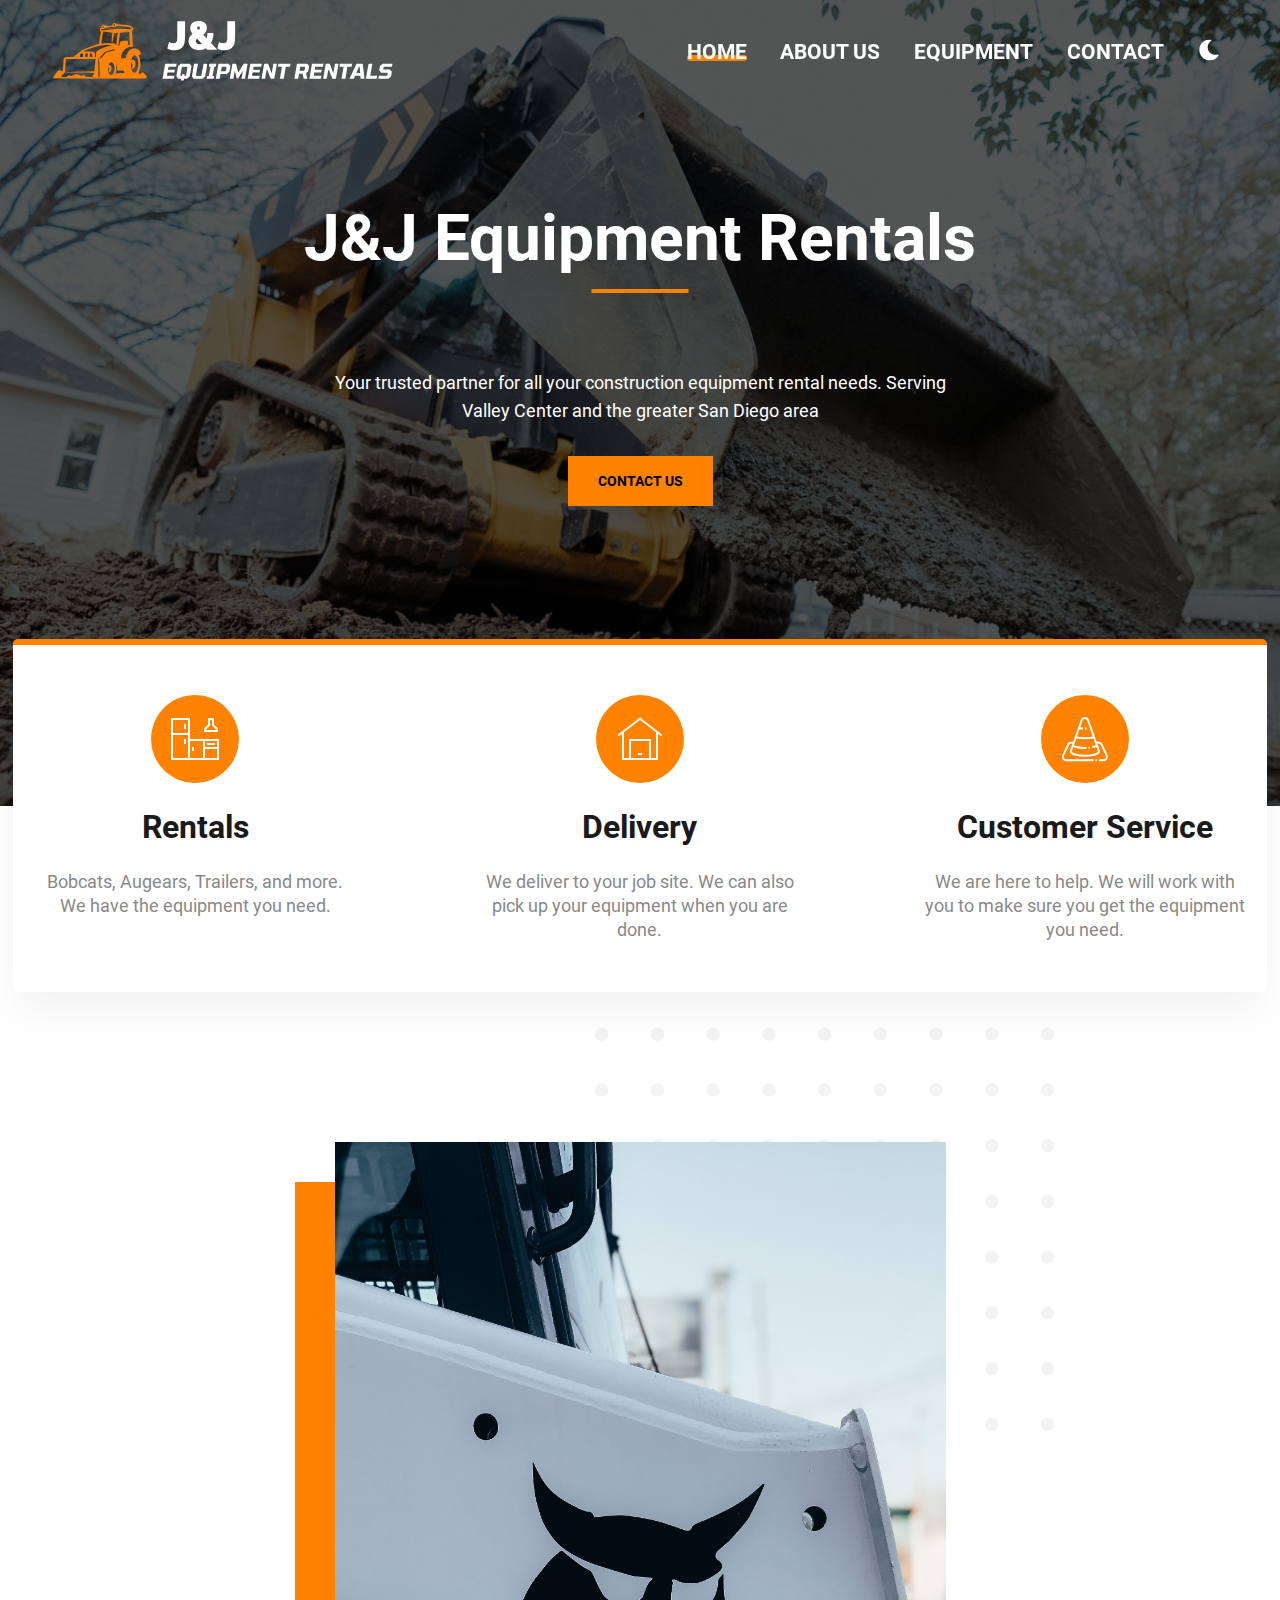
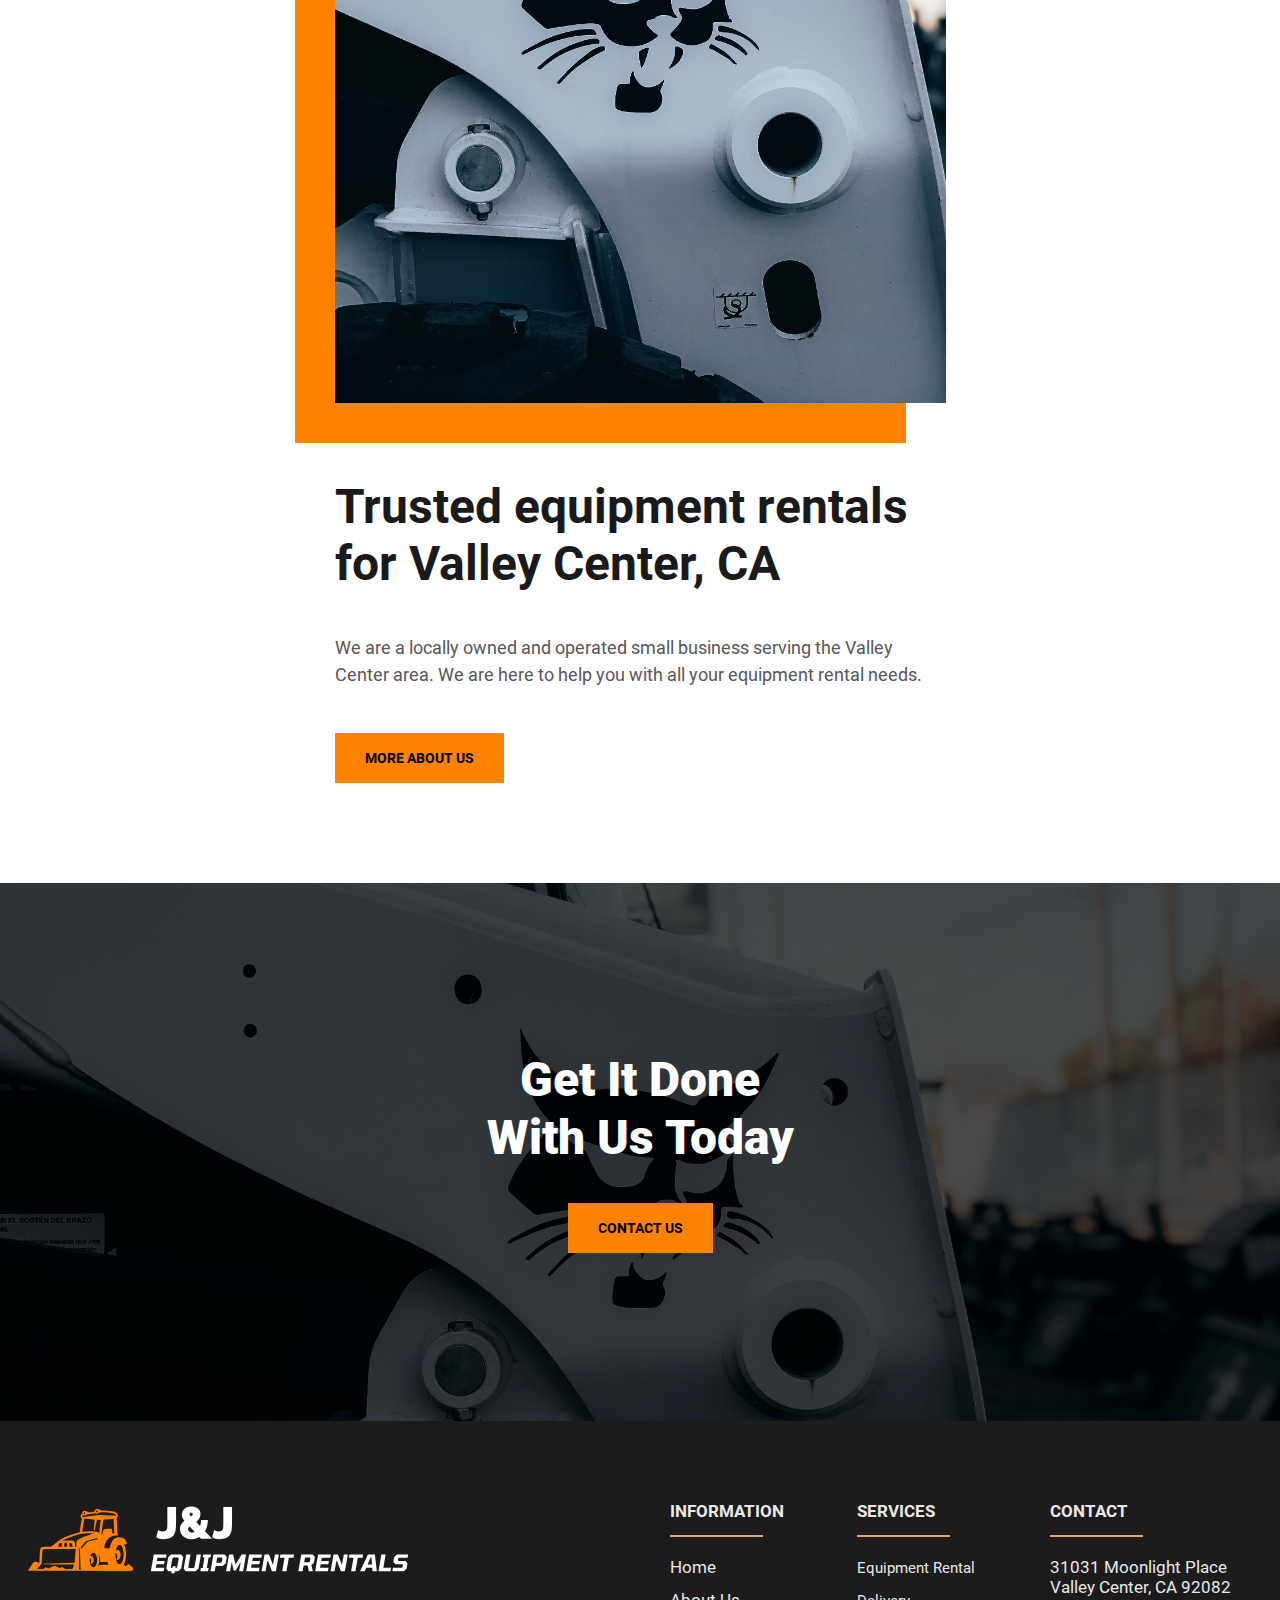
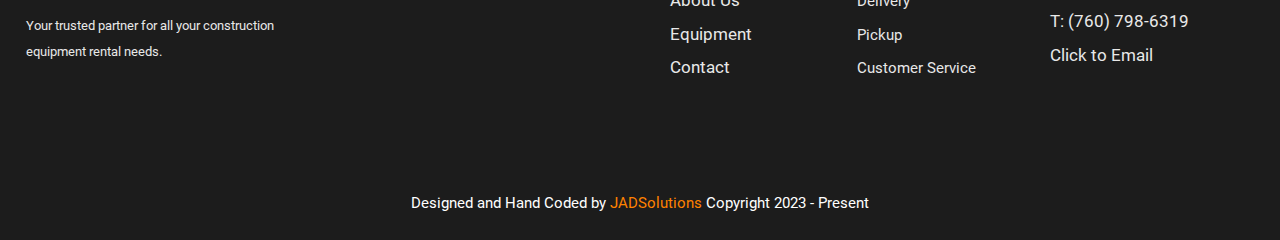
==== commit 939cbb5e: "fix pics" ====
--- a/index.html
+++ b/index.html
@@ -486,15 +486,11 @@
 						Get It Done <br />
 						With Us Today
 					</h2>
-					<p>
-						Say something catchy, informative, and encouraging to click the
-						button to go to the contact page. I like to add these to the bottom
-						of all pages.
-					</p>
-					<a href="contact.html" class="button-solid">Get an Estimate Now</a>
+					<p></p>
+					<a href="contact.html" class="button-solid">Contact Us</a>
 				</div>
 				<picture>
-					<source media="(max-width: 600px)" srcset="images/cabinets2-m.webp" />
+					<source media="(max-width: 600px)" srcset="images/cabinets2.jpg" />
 					<source media="(min-width: 601px)" srcset="images/cabinets2.jpg" />
 					<img
 						aria-hidden="true"
